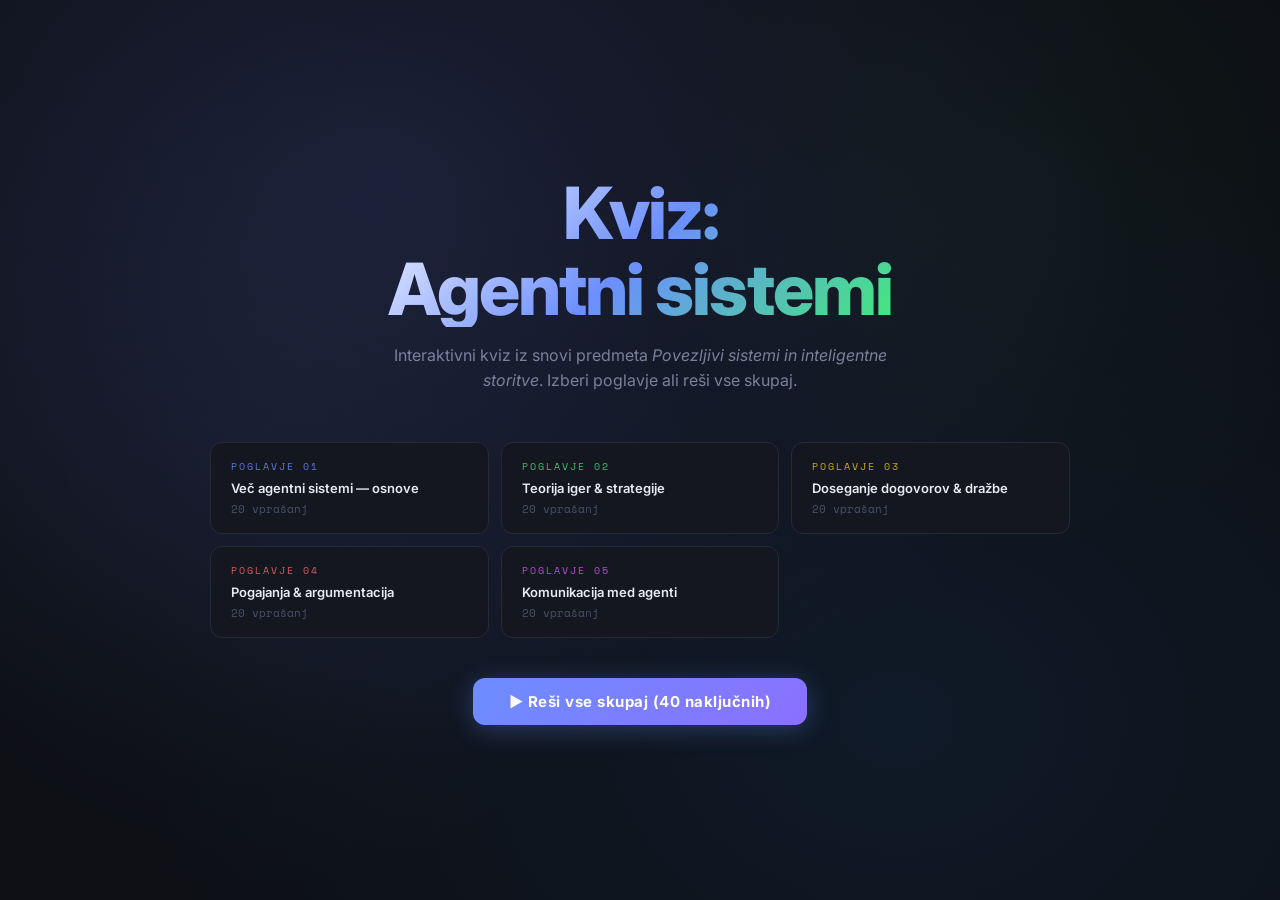
==== kviz_agentni_sistemi.html @ 3f91ba14 "init" ====
<!DOCTYPE html>
<html lang="sl">
<head>
<meta charset="UTF-8">
<meta name="viewport" content="width=device-width, initial-scale=1.0">
<title>Kviz — Agentni sistemi</title>
<link href="https://fonts.googleapis.com/css2?family=Space+Mono:wght@400;700&family=Inter:wght@400;500;600;800&display=swap" rel="stylesheet">
<style>
  :root {
    --bg: #0d0f14;
    --surface: #141720;
    --surface2: #1c2030;
    --border: #252a3a;
    --accent: #6c8eff;
    --accent2: #ff6b6b;
    --accent3: #43e97b;
    --accent4: #f9ca24;
    --text: #e8eaf0;
    --text-dim: #7a8099;
    --text-muted: #4a5068;
    --correct: #1a3a28;
    --correct-border: #43e97b;
    --wrong: #3a1a1a;
    --wrong-border: #ff6b6b;
    --radius: 12px;
  }

  *, *::before, *::after { box-sizing: border-box; margin: 0; padding: 0; }

  body {
    background: var(--bg);
    color: var(--text);
    font-family: 'Inter', sans-serif;
    min-height: 100vh;
    padding: 0;
  }

  /* ── SPLASH ─────────────────────────────────── */
  #splash {
    min-height: 100vh;
    display: flex;
    flex-direction: column;
    align-items: center;
    justify-content: center;
    text-align: center;
    padding: 40px 20px;
    background: radial-gradient(ellipse at 30% 20%, #1a1f35 0%, transparent 60%),
                radial-gradient(ellipse at 70% 80%, #0f1a28 0%, transparent 60%),
                var(--bg);
    position: relative;
    overflow: hidden;
  }
  #splash::before {
    content: '';
    position: absolute;
    inset: 0;
    background-image:
      radial-gradient(circle at 20% 50%, rgba(108,142,255,0.06) 0%, transparent 40%),
      radial-gradient(circle at 80% 20%, rgba(67,233,123,0.04) 0%, transparent 30%);
    pointer-events: none;
  }
  .splash-tag {
    font-family: 'Space Mono', monospace;
    font-size: 11px;
    letter-spacing: 3px;
    text-transform: uppercase;
    color: var(--accent);
    opacity: 0.8;
    margin-bottom: 24px;
  }
  .splash-title {
    font-size: clamp(36px, 6vw, 72px);
    font-weight: 800;
    line-height: 1.05;
    letter-spacing: -2px;
    margin-bottom: 16px;
    background: linear-gradient(135deg, #fff 0%, #6c8eff 50%, #43e97b 100%);
    -webkit-background-clip: text;
    -webkit-text-fill-color: transparent;
    background-clip: text;
  }
  .splash-sub {
    font-size: 16px;
    color: var(--text-dim);
    max-width: 500px;
    line-height: 1.6;
    margin-bottom: 48px;
  }
  .chapter-grid {
    display: grid;
    grid-template-columns: repeat(auto-fit, minmax(220px, 1fr));
    gap: 12px;
    max-width: 860px;
    width: 100%;
    margin-bottom: 40px;
  }
  .ch-card {
    background: var(--surface);
    border: 1px solid var(--border);
    border-radius: var(--radius);
    padding: 16px 20px;
    cursor: pointer;
    transition: all 0.2s;
    text-align: left;
    position: relative;
    overflow: hidden;
  }
  .ch-card::before {
    content: '';
    position: absolute;
    top: 0; left: 0; right: 0;
    height: 2px;
    background: var(--card-accent, var(--accent));
    opacity: 0;
    transition: opacity 0.2s;
  }
  .ch-card:hover { border-color: var(--card-accent, var(--accent)); transform: translateY(-2px); }
  .ch-card:hover::before { opacity: 1; }
  .ch-card .ch-num {
    font-family: 'Space Mono', monospace;
    font-size: 10px;
    color: var(--card-accent, var(--accent));
    letter-spacing: 2px;
    margin-bottom: 6px;
    opacity: 0.8;
  }
  .ch-card .ch-name { font-size: 13px; font-weight: 600; color: var(--text); line-height: 1.3; }
  .ch-card .ch-count { font-size: 11px; color: var(--text-muted); margin-top: 4px; font-family: 'Space Mono', monospace; }
  .btn-all {
    background: linear-gradient(135deg, var(--accent), #8b6fff);
    color: #fff;
    border: none;
    border-radius: var(--radius);
    padding: 14px 36px;
    font-family: 'Inter', sans-serif;
    font-size: 15px;
    font-weight: 700;
    cursor: pointer;
    letter-spacing: 0.5px;
    transition: all 0.2s;
    box-shadow: 0 4px 24px rgba(108,142,255,0.3);
  }
  .btn-all:hover { transform: translateY(-2px); box-shadow: 0 8px 32px rgba(108,142,255,0.4); }

  /* ── QUIZ ────────────────────────────────────── */
  #quiz { display: none; min-height: 100vh; }

  .quiz-header {
    background: var(--surface);
    border-bottom: 1px solid var(--border);
    padding: 16px 32px;
    display: flex;
    align-items: center;
    gap: 20px;
    position: sticky;
    top: 0;
    z-index: 10;
  }
  .back-btn {
    background: none;
    border: 1px solid var(--border);
    color: var(--text-dim);
    padding: 6px 14px;
    border-radius: 8px;
    font-family: 'Space Mono', monospace;
    font-size: 11px;
    cursor: pointer;
    letter-spacing: 1px;
    transition: all 0.2s;
  }
  .back-btn:hover { border-color: var(--accent); color: var(--accent); }
  .quiz-title-bar { flex: 1; }
  .quiz-chapter-name { font-size: 14px; font-weight: 600; color: var(--text); }
  .quiz-progress-text { font-family: 'Space Mono', monospace; font-size: 11px; color: var(--text-muted); }
  .progress-bar-wrap { width: 160px; height: 4px; background: var(--border); border-radius: 4px; overflow: hidden; }
  .progress-bar-fill { height: 100%; background: linear-gradient(90deg, var(--accent), #8b6fff); border-radius: 4px; transition: width 0.4s; }
  .score-display {
    font-family: 'Space Mono', monospace;
    font-size: 12px;
    color: var(--accent3);
    white-space: nowrap;
  }

  .quiz-body { max-width: 1200px; margin: 0 auto; padding: 40px 24px; }

  .q-block {
    background: var(--surface);
    border: 1px solid var(--border);
    border-radius: 16px;
    padding: 32px;
    margin: 0 auto 24px;
    max-width: 660px;
    transition: max-width 0.5s cubic-bezier(0.22, 1, 0.36, 1);
    animation: slideInLeft 0.4s cubic-bezier(0.22, 1, 0.36, 1) both;
  }
  .q-block.answered {
    max-width: 1200px;
  }
  @keyframes fadeIn    { from { opacity: 0; transform: translateY(12px); } to { opacity: 1; transform: translateY(0); } }
  @keyframes slideInLeft { from { opacity: 0; transform: translateX(-28px); } to { opacity: 1; transform: translateX(0); } }

  .q-meta {
    display: flex;
    align-items: center;
    gap: 10px;
    margin-bottom: 18px;
  }
  .q-number {
    font-family: 'Space Mono', monospace;
    font-size: 10px;
    color: var(--accent);
    background: rgba(108,142,255,0.1);
    border: 1px solid rgba(108,142,255,0.25);
    padding: 3px 10px;
    border-radius: 20px;
    letter-spacing: 1px;
  }
  .q-status { width: 8px; height: 8px; border-radius: 50%; background: var(--text-muted); flex-shrink: 0; }
  .q-status.correct { background: var(--accent3); box-shadow: 0 0 8px rgba(67,233,123,0.5); }
  .q-status.wrong { background: var(--accent2); box-shadow: 0 0 8px rgba(255,107,107,0.5); }

  .q-text {
    font-size: 17px;
    font-weight: 600;
    line-height: 1.55;
    margin-bottom: 24px;
    color: var(--text);
  }

  .options { display: flex; flex-direction: column; gap: 10px; }

  .opt-btn {
    background: var(--surface2);
    border: 1px solid var(--border);
    border-radius: 10px;
    padding: 14px 18px;
    text-align: left;
    cursor: pointer;
    font-family: 'Inter', sans-serif;
    font-size: 14px;
    color: var(--text);
    transition: all 0.18s;
    display: flex;
    align-items: flex-start;
    gap: 12px;
    line-height: 1.45;
  }
  .opt-btn:hover:not(:disabled) { border-color: var(--accent); background: rgba(108,142,255,0.06); }
  .opt-btn .opt-label {
    font-family: 'Space Mono', monospace;
    font-size: 11px;
    color: var(--text-muted);
    flex-shrink: 0;
    margin-top: 2px;
    width: 18px;
  }
  .opt-btn.correct-choice {
    background: var(--correct);
    border-color: var(--correct-border);
    color: #e0ffe8;
  }
  .opt-btn.correct-choice .opt-label { color: var(--correct-border); }
  .opt-btn.wrong-choice {
    background: var(--wrong);
    border-color: var(--wrong-border);
    color: #ffe0e0;
  }
  .opt-btn.wrong-choice .opt-label { color: var(--accent2); }
  .opt-btn.reveal-correct {
    background: rgba(67,233,123,0.06);
    border-color: rgba(67,233,123,0.4);
  }
  .opt-btn:disabled { cursor: default; }

  .explanation {
    margin-top: 20px;
    padding: 16px 20px;
    border-radius: 10px;
    font-size: 13.5px;
    line-height: 1.65;
    display: none;
    animation: fadeIn 0.25s ease;
  }
  .explanation.correct-exp {
    background: rgba(67,233,123,0.07);
    border-left: 3px solid var(--accent3);
    color: #b0e8c0;
  }
  .explanation.wrong-exp {
    background: rgba(255,107,107,0.07);
    border-left: 3px solid var(--accent2);
    color: #f0c0c0;
  }
  .explanation strong { color: var(--text); }

  /* ── RESULTS ────────────────────────────────── */
  #results {
    display: none;
    min-height: 100vh;
    align-items: center;
    justify-content: center;
    padding: 40px 20px;
    text-align: center;
    flex-direction: column;
  }
  .result-ring {
    width: 160px;
    height: 160px;
    border-radius: 50%;
    background: conic-gradient(var(--accent) 0deg, var(--accent) var(--ring-deg, 0deg), var(--border) var(--ring-deg, 0deg));
    display: flex;
    align-items: center;
    justify-content: center;
    margin: 0 auto 32px;
    position: relative;
  }
  .result-ring::after {
    content: '';
    position: absolute;
    width: 128px;
    height: 128px;
    border-radius: 50%;
    background: var(--bg);
  }
  .result-pct {
    position: relative;
    z-index: 1;
    font-size: 36px;
    font-weight: 800;
    color: var(--text);
  }
  .result-title { font-size: 28px; font-weight: 800; margin-bottom: 8px; }
  .result-sub { color: var(--text-dim); font-size: 15px; margin-bottom: 40px; }
  .result-btns { display: flex; gap: 12px; flex-wrap: wrap; justify-content: center; }
  .btn-retry, .btn-home {
    padding: 12px 28px;
    border-radius: 10px;
    font-family: 'Inter', sans-serif;
    font-size: 14px;
    font-weight: 700;
    cursor: pointer;
    transition: all 0.2s;
  }
  .btn-retry {
    background: var(--accent);
    color: #fff;
    border: none;
    box-shadow: 0 4px 20px rgba(108,142,255,0.35);
  }
  .btn-retry:hover { transform: translateY(-2px); box-shadow: 0 8px 28px rgba(108,142,255,0.45); }
  .btn-home {
    background: none;
    border: 1px solid var(--border);
    color: var(--text-dim);
  }
  .btn-home:hover { border-color: var(--accent); color: var(--accent); }

  @media (max-width: 700px) {
    .quiz-header { padding: 12px 16px; gap: 12px; }
    .progress-bar-wrap { width: 80px; }
    .quiz-body { padding: 24px 16px; }
    .q-block { padding: 20px; }
    .q-text { font-size: 15px; }
    /* mobile: stack vertically, revert split */
    .q-inner { flex-direction: column; overflow: visible; }
    .q-left  { flex: 0 0 100% !important; max-width: 100% !important; }
    .q-right {
      flex: 0 0 auto !important;
      opacity: 1 !important;
      transform: none !important;
      padding-left: 0 !important;
      border-left: none !important;
      overflow: visible !important;
      transition: none !important;
    }
    /* on mobile, use slide-down reveal via .visible class */
    .q-right .all-explanations { display: none; margin-top: 16px; }
    .q-right .all-explanations.visible { display: flex; }
    .q-right .opt-explanation { animation: slideDown 0.3s ease both; }
    .q-right .opt-explanation:nth-child(1) { animation-delay: 0.04s; }
    .q-right .opt-explanation:nth-child(2) { animation-delay: 0.09s; }
    .q-right .opt-explanation:nth-child(3) { animation-delay: 0.14s; }
    .q-right .opt-explanation:nth-child(4) { animation-delay: 0.19s; }
  }

  /* ── SPLIT LAYOUT ───────────────────────────── */
  .q-inner {
    display: flex;
    align-items: flex-start;
    overflow: hidden;
  }
  /* q-left: fixed comfortable width — never shrinks */
  .q-left {
    flex: 0 0 580px;
    max-width: 100%;
    min-width: 0;
    transform: translateX(0);
    transition: transform 0.45s cubic-bezier(0.22, 1, 0.36, 1);
  }
  .q-block.answered .q-left {
    /* slight leftward pull as the right panel opens */
    animation: nudgeLeft 0.45s cubic-bezier(0.22, 1, 0.36, 1) both;
  }
  @keyframes nudgeLeft {
    0%   { transform: translateX(0); }
    35%  { transform: translateX(-10px); }
    100% { transform: translateX(0); }
  }
  /* q-right: expands from 0 to full remaining space */
  .q-right {
    flex: 0 0 0px;
    min-width: 0;
    overflow: hidden;
    opacity: 0;
    transform: translateX(28px);
    padding-left: 0;
    transition:
      flex-basis 0.48s cubic-bezier(0.22, 1, 0.36, 1),
      opacity 0.35s ease 0.2s,
      transform 0.45s cubic-bezier(0.22, 1, 0.36, 1) 0.05s,
      padding-left 0.48s cubic-bezier(0.22, 1, 0.36, 1),
      border-color 0.3s ease 0.35s;
    border-left: 1px solid transparent;
  }
  .q-block.answered .q-right {
    flex: 1 0 360px;   /* grows to fill all space left of q-left */
    opacity: 1;
    transform: translateX(0);
    padding-left: 28px;
    border-left-color: var(--border);
  }
  /* right panel: always show explanations (parent controls visibility) */
  .q-right .all-explanations {
    display: flex;
    flex-direction: column;
    gap: 8px;
    margin-top: 0;
  }
  /* right panel items: fade in (no Y slide — the panel itself does the movement) */
  .q-right .opt-explanation { animation: fadeInSimple 0.25s ease both; }
  .q-right .opt-explanation:nth-child(1) { animation-delay: 0.30s; }
  .q-right .opt-explanation:nth-child(2) { animation-delay: 0.37s; }
  .q-right .opt-explanation:nth-child(3) { animation-delay: 0.44s; }
  .q-right .opt-explanation:nth-child(4) { animation-delay: 0.51s; }
  @keyframes fadeInSimple { from { opacity: 0; } to { opacity: 1; } }

  /* ── ALL-OPTION EXPLANATIONS ─────────────────── */
  @keyframes slideDown {
    from { opacity: 0; transform: translateY(-6px); }
    to   { opacity: 1; transform: translateY(0); }
  }
  .all-explanations {
    margin-top: 20px;
    display: none;
    flex-direction: column;
    gap: 8px;
  }
  .all-explanations.visible { display: flex; }
  .opt-explanation {
    border-radius: 8px;
    padding: 11px 14px;
    font-size: 13px;
    line-height: 1.55;
    display: flex;
    gap: 10px;
    align-items: flex-start;
    animation: slideDown 0.3s ease both;
  }
  .opt-explanation:nth-child(1) { animation-delay: 0.04s; }
  .opt-explanation:nth-child(2) { animation-delay: 0.09s; }
  .opt-explanation:nth-child(3) { animation-delay: 0.14s; }
  .opt-explanation:nth-child(4) { animation-delay: 0.19s; }
  .opt-explanation.correct-opt {
    background: rgba(67,233,123,0.08);
    border-left: 3px solid var(--accent3);
  }
  .opt-explanation.wrong-opt {
    background: rgba(255,107,107,0.05);
    border-left: 3px solid rgba(255,107,107,0.3);
  }
  .opt-explanation.wrong-opt.chosen {
    background: rgba(255,107,107,0.11);
    border-left-color: var(--accent2);
  }
  .opt-exp-label {
    font-family: 'Space Mono', monospace;
    font-size: 10px;
    font-weight: 700;
    flex-shrink: 0;
    margin-top: 2px;
    width: 14px;
  }
  .correct-opt .opt-exp-label { color: var(--accent3); }
  .wrong-opt .opt-exp-label { color: var(--accent2); opacity: 0.55; }
  .wrong-opt.chosen .opt-exp-label { opacity: 1; }
  .opt-exp-content { flex: 1; }
  .opt-exp-verdict {
    font-family: 'Space Mono', monospace;
    font-size: 10px;
    font-weight: 700;
    letter-spacing: 0.4px;
    margin-bottom: 3px;
  }
  .correct-opt .opt-exp-verdict { color: var(--accent3); }
  .wrong-opt .opt-exp-verdict { color: rgba(255,107,107,0.6); }
  .wrong-opt.chosen .opt-exp-verdict { color: var(--accent2); }
  .opt-exp-reason { font-size: 12.5px; line-height: 1.55; }
  .correct-opt .opt-exp-reason { color: #a8e0b8; }
  .wrong-opt .opt-exp-reason { color: #b09090; }
  .wrong-opt.chosen .opt-exp-reason { color: #e0b0b0; }

  /* ── INFO BUTTON ─────────────────────────────── */
  .info-btn {
    background: none;
    border: 1px solid var(--border);
    color: var(--text-muted);
    padding: 3px 9px;
    border-radius: 20px;
    font-family: 'Space Mono', monospace;
    font-size: 10px;
    cursor: pointer;
    transition: all 0.15s;
    letter-spacing: 0.5px;
    display: none;
    align-items: center;
    gap: 4px;
  }
  .info-btn.visible { display: inline-flex; }
  .info-btn:hover { border-color: var(--accent); color: var(--accent); }

  /* ── PDF MODAL ───────────────────────────────── */
  .pdf-modal {
    display: none;
    position: fixed;
    inset: 0;
    background: rgba(0,0,0,0.72);
    z-index: 100;
    align-items: center;
    justify-content: center;
    backdrop-filter: blur(4px);
  }
  .pdf-modal.open { display: flex; }
  .pdf-modal-inner {
    background: var(--surface);
    border: 1px solid var(--border);
    border-radius: 16px;
    width: min(92vw, 940px);
    height: 82vh;
    display: flex;
    flex-direction: column;
    overflow: hidden;
  }
  .pdf-modal-header {
    display: flex;
    align-items: flex-start;
    justify-content: space-between;
    padding: 14px 20px;
    border-bottom: 1px solid var(--border);
    gap: 12px;
  }
  .pdf-modal-meta {
    font-family: 'Space Mono', monospace;
    font-size: 11px;
    color: var(--text-dim);
    flex: 1;
  }
  .pdf-page-chips {
    display: flex;
    gap: 6px;
    flex-wrap: wrap;
    margin-top: 8px;
  }
  .pdf-page-chip {
    background: rgba(108,142,255,0.1);
    border: 1px solid rgba(108,142,255,0.3);
    color: var(--accent);
    padding: 2px 10px;
    border-radius: 20px;
    font-family: 'Space Mono', monospace;
    font-size: 10px;
    cursor: pointer;
    transition: all 0.15s;
  }
  .pdf-page-chip:hover, .pdf-page-chip.active {
    background: var(--accent);
    color: #fff;
    border-color: var(--accent);
  }
  .pdf-close-btn {
    background: none;
    border: 1px solid var(--border);
    color: var(--text-dim);
    width: 28px;
    height: 28px;
    border-radius: 8px;
    cursor: pointer;
    font-size: 16px;
    display: flex;
    align-items: center;
    justify-content: center;
    transition: all 0.15s;
    flex-shrink: 0;
  }
  .pdf-close-btn:hover { border-color: var(--accent2); color: var(--accent2); }
  .pdf-frame-wrap {
    flex: 1;
    position: relative;
    overflow: hidden;
  }
  .pdf-frame-wrap iframe {
    width: 100%;
    height: 100%;
    border: none;
    display: block;
  }
  .pdf-no-pages {
    display: flex;
    align-items: center;
    justify-content: center;
    height: 100%;
    font-family: 'Space Mono', monospace;
    font-size: 12px;
    color: var(--text-muted);
    text-align: center;
    line-height: 1.8;
  }
</style>
</head>
<body>

<!-- SPLASH -->
<div id="splash">
  <h1 class="splash-title">Kviz:<br>Agentni sistemi</h1>
  <p class="splash-sub">Interaktivni kviz iz snovi predmeta <em>Povezljivi sistemi in inteligentne storitve</em>. Izberi poglavje ali reši vse skupaj.</p>
  <div class="chapter-grid" id="chapterGrid"></div>
  <button class="btn-all" onclick="startQuiz('all')">▶ Reši vse skupaj (40 naključnih)</button>
</div>

<!-- QUIZ -->
<div id="quiz">
  <div class="quiz-header">
    <button class="back-btn" onclick="goHome()">← DOMOV</button>
    <div class="quiz-title-bar">
      <div class="quiz-chapter-name" id="quizChapterName">Kviz</div>
      <div class="quiz-progress-text" id="quizProgressText">Vprašanje 1 / 20</div>
    </div>
    <div class="progress-bar-wrap"><div class="progress-bar-fill" id="progressFill" style="width:0%"></div></div>
    <div class="score-display" id="scoreDisplay">0 / 0</div>
  </div>
  <div class="quiz-body" id="quizBody"></div>
</div>

<!-- RESULTS -->
<div id="results" style="display:none; flex-direction:column; align-items:center; justify-content:center; min-height:100vh; padding:40px 20px; text-align:center;">
  <div class="result-ring" id="resultRing">
    <div class="result-pct" id="resultPct">0%</div>
  </div>
  <h2 class="result-title" id="resultTitle">Rezultat</h2>
  <p class="result-sub" id="resultSub"></p>
  <div class="result-btns">
    <button class="btn-retry" id="retryBtn">↺ Poskusi znova</button>
    <button class="btn-home" onclick="goHome()">⌂ Domov</button>
  </div>
</div>

<!-- PDF MODAL -->
<div id="pdfModal" class="pdf-modal" onclick="closePdfModal()">
  <div class="pdf-modal-inner" onclick="event.stopPropagation()">
    <div class="pdf-modal-header">
      <div class="pdf-modal-meta">
        <span style="color:var(--text-muted)">main.pdf</span>
        <span id="pdfPageLabel" style="color:var(--accent);margin-left:8px"></span>
        <div class="pdf-page-chips" id="pdfPageChips"></div>
      </div>
      <button class="pdf-close-btn" onclick="closePdfModal()">×</button>
    </div>
    <div class="pdf-frame-wrap" id="pdfFrameWrap">
      <iframe id="pdfFrame" src=""></iframe>
    </div>
  </div>
</div>

<script>
const LABELS = ['A','B','C','D'];
const COLORS = ['#6c8eff','#43e97b','#ff6b6b','#f9ca24','#e056fd','#ff9f43'];

const RAW_CHAPTERS = [
{
  id: 'vec-agentni',
  name: 'Več agentni sistemi — osnove',
  color: '#6c8eff',
  questions: [
    {
      q: "Katera trditev o večagentnih sistemih drži?",
      pages: [115],
      opts: [
        ["Sistem enega agenta vedno zadostuje za reševanje kompleksnih problemov.", false, "To ne drži — sistem enega agenta praviloma ne obstaja kot izolirano idealno rešitev; vprašanje je, kako zgraditi družbo agentov."],
        ["V večagentnem sistemu agenti nimajo medsebojnih vplivov.", false, "Agenti drug na drugega vplivajo — npr. dva robota ne moreta skozi vrata hkrati."],
        ["Sistem enega agenta v praksi ne obstaja; graditi moramo družbo agentov.", true, "Točno — osnovna premisa večagentnih sistemov je, da realni scenariji zahtevajo interakcijo več agentov."],
        ["Organizacijska razmerja med agenti so vedno enakopravna.", false, "En agent je lahko šef drugemu, torej hierarhična razmerja obstajajo."]
      ]
    },
    {
      q: "Kaj predstavlja ocenitvena funkcija u_i v formalnem opisu večagentnih sistemov?",
      pages: [116],
      opts: [
        ["Funkcija, ki šteje število agentov v sistemu.", false, "Ocenitvena funkcija ne šteje agentov, temveč vrednoti izide."],
        ["Preslikava iz množice izidov v realna števila, ki pove, kako dober je izid za agenta i.", true, "Točno: u_i : Ω → ℝ podaja numerično vrednost posameznega izida za agenta i."],
        ["Funkcija, ki določa, katero dejanje bo agent izbral.", false, "To bi bila strategija ali politika, ne ocenitvena funkcija."],
        ["Protokol za izmenjavo sporočil med agenti.", false, "Protokol za sporočila je komunikacijski mehanizem, ne ocenitvena funkcija."]
      ]
    },
    {
      q: "Če velja u_i(ω) ≥ u_i(ω'), kako to zapišemo?",
      pages: [116],
      opts: [
        ["ω ≻_i ω'", false, "Stroga prednost (≻) pomeni strogo večjo vrednost, ne le večjo ali enako."],
        ["ω ⪰_i ω'", true, "Simbol ⪰ označuje šibko prednost — agent i ima ω vsaj tako rad kot ω'."],
        ["ω ≺_i ω'", false, "≺ bi pomenilo, da je ω slabši od ω', kar je nasprotno."],
        ["ω = ω'", false, "Enakost bi pomenila enako ocenitveno vrednost, ne splošno relacijo ≥."]
      ]
    },
    {
      q: "Kaj je množica Ω v formalnem opisu večagentnih sistemov?",
      pages: [116],
      opts: [
        ["Množica vseh agentov v sistemu.", false, "Agenti so označeni z Ag, ne Ω."],
        ["Množica možnih dejanj agentov.", false, "Dejanja so v množici Ac, ne Ω."],
        ["Množica izidov ali stanj, ki si jih agenta želita.", true, "Ω = {ω1, ω2, ...} predstavlja izide oz. stanja sveta, ki so predmet interesa agentov."],
        ["Množica komunikacijskih protokolov.", false, "Protokoli niso del formalne definicije Ω."]
      ]
    },
    {
      q: "Funkcija τ : Ac_i × Ac_j → Ω opisuje:",
      pages: [118],
      opts: [
        ["Verjetnostno porazdelitev nagrad.", false, "τ je deterministična preslikava, ne verjetnostna porazdelitev."],
        ["Preslikavo para dejanj obeh agentov v izid okolja.", true, "Točno — τ vrne izid sveta glede na kombinacijo dejanj agenta i in agenta j."],
        ["Ocenitveno funkcijo agenta j.", false, "Ocenitvena funkcija je u_j, ne τ."],
        ["Strategijo agenta i.", false, "Strategija opisuje, katero dejanje agent izbere, ne preslikave dejanj v izide."]
      ]
    },
    {
      q: "V primeru, ko τ(D,D)=ω1, τ(D,C)=ω1, τ(C,D)=ω1, τ(C,C)=ω1, kakšno okolje imamo?",
      pages: [118],
      opts: [
        ["Okolje, ki ga spreminja le agent j.", false, "V takšnem okolju nobeden od agentov ne vpliva na izid."],
        ["Okolje, kjer vsaka kombinacija dejanj vrne enak izid.", true, "Točno — vse štiri kombinacije vrnejo ω1, torej dejanja ne vplivajo na izid."],
        ["Konkurenčno okolje z ničelno vsoto.", false, "Ničelna vsota zahteva antagonistično razmerje, ne enolični izid za vse akcije."],
        ["Okolje, kjer vsaka kombinacija vrne drugačen izid.", false, "To bi bil primer τ(D,D)=ω1, τ(D,C)=ω2 itd."]
      ]
    },
    {
      q: "Kaj pomeni ω ≻_i ω' ?",
      pages: [116],
      opts: [
        ["Agent i je brezbrižen med ω in ω'.", false, "Brezbrižnost bi pomenila enako ocenitveno vrednost."],
        ["Agent i strogo preferira izid ω pred izhodom ω'.", true, "Stroga prednost (≻) pomeni u_i(ω) > u_i(ω')."],
        ["ω in ω' sta enakovredna za agenta i.", false, "Enakovrednost bi zapisali z u_i(ω) = u_i(ω')."],
        ["Agent i preferira ω', ne ω.", false, "Simbol kaže preferenco za ω, ne ω'."]
      ]
    },
    {
      q: "Katera od navedenih situacij prikazuje vpliv agentov?",
      pages: [115],
      opts: [
        ["Agent A izračuna optimalno pot.", false, "Izračun poti brez interakcije z drugim agentom ni primer medsebojnega vpliva."],
        ["Agent A prebere bazo znanja.", false, "Branje baze znanja je notranje delovanje, ne interakcija."],
        ["Dva robota ne moreta skozi vrata hkrati.", true, "To je klasičen primer medsebojnega vpliva — dejanje enega omeji možnosti drugega."],
        ["Agent A posodobi svoja prepričanja.", false, "Posodobitev prepričanj je notranje stanje agenta, ne interakcija."]
      ]
    },
    {
      q: "Kakšen je namen ocenitvene funkcije pri primerjavi izidov?",
      pages: [116],
      opts: [
        ["Poda binarno vrednost (dobro/slabo) za vsak izid.", false, "Ocenitvena funkcija vrne realno število, ne le binarno vrednost."],
        ["Določi zaporedje dejanj za dosego cilja.", false, "To je naloga načrtovalca, ne ocenitvene funkcije."],
        ["Podaja numerično vrednost kakovosti izida za posameznega agenta.", true, "Točno — u_i : Ω → ℝ omogoča primerjanje izidov po numerični vrednosti."],
        ["Meri hitrost izvedbe dejanj agenta.", false, "Hitrost izvedbe ni del ocenitvene funkcije v tej formalizaciji."]
      ]
    },
    {
      q: "Kako je v formalnem opisu označena množica dejanj agenta?",
      pages: [118],
      opts: [
        ["Ω", false, "Ω označuje množico izidov."],
        ["Ag", false, "Ag označuje množico agentov."],
        ["Ac", true, "Ac = {C − sodelovati, D − nasprotovati} je standardna oznaka za množico dejanj."],
        ["τ", false, "τ je funkcija okolja, ne množica dejanj."]
      ]
    },
    {
      q: "Katera trditev drži pri primeru agenta i z 4 milijoni in agenta j z 1 evrom, kjer vsak zasluži milijon?",
      pages: [117],
      opts: [
        ["Oba agenta imata enako korist, ker je zaslužek enak.", false, "Enaka absolutna vsota ne pomeni enake koristnosti — to je ključna poanta primera."],
        ["Dodatni milijon evrov prinese večjo marginalno korist tistemu, ki ima manj.", true, "Zaradi padajoče mejne koristnosti (kar je ekonomski princip) je milijon evrov več vreden za j."],
        ["Agent j ima večjo korist, ker ima manj denarja in torej potrebuje več.", false, "Formalizacija temelji na funkciji koristnosti, ne na 'potrebi'."],
        ["Ocenitvena funkcija v tem primeru ne more ločiti med agentoma.", false, "Prav to pokazuje primer — ocenitvena funkcija mora upoštevati kontekst."]
      ]
    },
    {
      q: "V večagentnem sistemu, kaj razumemo pod 'organizacijskimi razmerji med agenti'?",
      pages: [115],
      opts: [
        ["Algoritmično zapletenost agentnih protokolov.", false, "Organizacijska razmerja se nanašajo na socialno strukturo, ne algoritmično zapletenost."],
        ["Hierarhična in socialna razmerja, npr. da je en agent šef drugemu.", true, "Točno — en agent je lahko nadrejen drugemu, kar vpliva na koordinacijo."],
        ["Način shranjevanja znanja posameznih agentov.", false, "To se nanaša na interno reprezentacijo, ne organizacijska razmerja."],
        ["Komunikacijski protokoli med agenti.", false, "Protokoli so del komunikacije, ne organizacijska razmerja."]
      ]
    },
    {
      q: "Katera kombinacija dejanj v funkciji τ pomeni, da okolje vzdržuje agent j?",
      pages: [118, 119],
      opts: [
        ["τ(D,D)=ω1, τ(D,C)=ω2, τ(C,D)=ω3, τ(C,C)=ω4", false, "Tukaj vsaka kombinacija vrne drugačen izid — okolje ni nujno odvisno od j."],
        ["τ(D,D)=ω1, τ(D,C)=ω1, τ(C,D)=ω1, τ(C,C)=ω1", false, "Tukaj okolje ni odvisno od ničesar — vsi izidi so enaki."],
        ["τ(D,D)=ω1, τ(D,C)=ω2, τ(C,D)=ω1, τ(C,C)=ω2", true, "Točno — izid se razlikuje le glede na dejanje agenta j (C ali D), ne agenta i."],
        ["τ(D,D)=ω2, τ(D,C)=ω2, τ(C,D)=ω1, τ(C,C)=ω1", false, "V tem primeru je izid odvisen le od dejanja agenta i."]
      ]
    },
    {
      q: "Katera izjava o večagentnih sistemih je napačna?",
      pages: [115, 116],
      opts: [
        ["Agenti imajo vsak svojo predstavitev stanja sveta.", false, "Ta trditev drži."],
        ["Agenti imajo vsak svoje cilje/želje.", false, "Ta trditev drži."],
        ["Vsak agent vedno pozna cilje in ocenitvene funkcije vseh ostalih agentov.", true, "Napačno — v splošnem agenti nimajo popolnega vpogleda v cilje in funkcije koristnosti ostalih."],
        ["Interakcije med agenti je treba formalno opisati.", false, "Ta trditev drži."]
      ]
    },
    {
      q: "Katero dejanje v primeru z akcijama C in D označuje 'nasprotovanje'?",
      pages: [118],
      opts: [
        ["C", false, "C pomeni sodelovanje (cooperate)."],
        ["D", true, "D pomeni nasprotovanje oz. defection v angleščini."],
        ["Oba, odvisno od konteksta.", false, "Oznaka je fiksna: D = nasprotovati, C = sodelovati."],
        ["Nobeno — 'nasprotovanje' ni formalno definirana akcija.", false, "D je eksplicitno definiran kot 'nasprotovati'."]
      ]
    },
    {
      q: "Zakaj je razumevanje tipov interakcij med agenti ključno?",
      pages: [115],
      opts: [
        ["Ker zmanjša računsko zahtevnost agentov.", false, "Tip interakcij ne zmanjša neposredno računske zahtevnosti."],
        ["Ker omogoča pravilno modeliranje in predvidevanje vedenja sistema.", true, "Razumevanje interakcij je osnova za načrtovanje protokolov in strategij."],
        ["Ker poenostavi shranjevanje baze znanja.", false, "Razumevanje interakcij ni neposredno povezano s shranjevanjem znanja."],
        ["Ker odpravlja potrebo po komunikaciji med agenti.", false, "Razumevanje interakcij ne odpravlja komunikacije."]
      ]
    },
    {
      q: "Katera oznaka v formalni definiciji predstavlja množico agentov?",
      pages: [116],
      opts: [
        ["Ω", false, "Ω je množica izidov."],
        ["τ", false, "τ je funkcija okolja."],
        ["Ag", true, "Ag ∈ {i, j} je standardna oznaka za množico agentov."],
        ["Ac", false, "Ac je množica dejanj."]
      ]
    },
    {
      q: "Kaj velja za primer, ko u_i(C,C) ≥ u_i(C,D) ≥ u_i(D,C) ≥ u_i(D,D)?",
      pages: [119],
      opts: [
        ["Agent i stremi k nasprotovanju.", false, "Relacija kaže, da je C,C najboljše za i, torej agent stremi k sodelovanju."],
        ["Agent i stremi k sodelovanju.", true, "Hierarhija vrednosti kaže, da agent i preferira sodelovanje (C) ne glede na dejanje j."],
        ["Dejanje agenta j ne vpliva na strategijo agenta i.", false, "Dejanje j vpliva na izid, a agent i vseeno preferira C."],
        ["Agenta sta v strogo konkurenčnem razmerju.", false, "Strogo konkurenčno razmerje bi pomenilo nasprotne preference."]
      ]
    },
    {
      q: "V primeru u_i(C,C)=4 in u_i(D,D)=1, kateri izid je boljši za agenta i?",
      pages: [119, 120],
      opts: [
        ["(D,D), ker je bolj stabilen.", false, "Stabilnost ni merilo; boljši je izid z večjo ocenitveno vrednostjo."],
        ["(C,C), ker ima višjo ocenitveno vrednost.", true, "u_i(C,C)=4 > u_i(D,D)=1, torej je (C,C) boljši za agenta i."],
        ["Oba sta enakovredna.", false, "4 ≠ 1, torej nista enakovredna."],
        ["Odvisno od strategije agenta j.", false, "Ocenitvena vrednost je fiksna za par dejanj."]
      ]
    },
    {
      q: "Katera trditev pravilno opisuje formalni okvir za dva agenta?",
      pages: [116, 118],
      opts: [
        ["Agenta si delita enako ocenitveno funkcijo.", false, "Vsak agent ima svojo ocenitveno funkcijo u_i in u_j."],
        ["Izid sveta je odvisen le od dejanj agenta i.", false, "Izid je odvisen od kombinacije dejanj obeh agentov: τ(Ac_i × Ac_j)."],
        ["Agenta imata svoji ocenitveni funkciji in izid je funkcija kombinacije njunih dejanj.", true, "Točno — u_i, u_j sta ločeni, τ pa slika par dejanj v izid."],
        ["Agent i vedno pozna vrednost u_j.", false, "V splošnem agenti ne poznajo ocenitvenih funkcij ostalih."]
      ]
    }
  ]
},
{
  id: 'teorija-iger',
  name: 'Teorija iger & strategije',
  color: '#43e97b',
  questions: [
    {
      q: "Kdaj strategija s1 strogo dominira strategijo s2 za agenta i?",
      pages: [121],
      opts: [
        ["Ko s1 daje enako ali večjo korist kot s2 v vseh izidih.", false, "To bi bila šibka dominanca, ne stroga."],
        ["Ko s1 daje strogo večjo korist od s2 v vseh možnih izidih.", true, "Stroga dominanca pomeni, da je s1 vedno boljša, ne le enako dobra."],
        ["Ko s1 daje večjo korist le v nekaterih izidih.", false, "To ni dovolj za dominanco — pogoj mora veljati za vse izide."],
        ["Ko s1 vodi do Nashovega ravnovesja.", false, "Nashovo ravnovesje in dominanca sta ločena koncepta."]
      ]
    },
    {
      q: "Kaj je Nashovo ravnovesje?",
      pages: [123],
      opts: [
        ["Strategija, ki maksimizira skupno korist vseh agentov.", false, "To bi bila Pareto optimalna rešitev, ne Nashovo ravnovesje."],
        ["Par strategij, od katerih noben agent nima vzpodbude za enostransko spremembo.", true, "Točno — Nashovo ravnovesje je vzajemno najboljši odziv: nobeden ne more izboljšati izida s spremembo le svojega dejanja."],
        ["Strategija, ki vedno zagotovi enake nagrade za oba agenta.", false, "Nashovo ravnovesje ne zahteva enakopravne porazdelitve nagrad."],
        ["Edina možna rešitev vsakega scenarija interakcije.", false, "Nekateri scenariji nimajo Nashovega ravnovesja, nekateri jih imajo več."]
      ]
    },
    {
      q: "Kaj je strogo konkurenčni scenarij?",
      pages: [126],
      opts: [
        ["Scenarij, kjer oba agenta maksimizirata skupno korist.", false, "To bi bila kooperativna igra."],
        ["Scenarij, kjer en agent izboljša izid le na račun izida drugega.", true, "Formalno: ω ≻_i ω' natanko takrat, ko ω' ≻_j ω."],
        ["Scenarij z ničelno vsoto nagrad.", false, "Ničelna vsota je posebni primer strogo konkurenčnega scenarija, ne sinonim."],
        ["Scenarij, kjer imata oba agenta enake ocenitvene funkcije.", false, "Enaki ocenitveni funkciji bi pomenili kooperativno, ne konkurenčno razmerje."]
      ]
    },
    {
      q: "Katera igra predstavlja primer interakcije z ničelno vsoto?",
      pages: [127],
      opts: [
        ["Zapornikova dilema", false, "Zapornikova dilema ni igra z ničelno vsoto — skupna korist se razlikuje po izidih."],
        ["Lov na jelene", false, "Lov na jelene ima dve Nashovi ravnovesji in ni igra z ničelno vsoto."],
        ["Šah", true, "Šah je klasični primer: kar zmaga eden, izgubi drugi (1, -1 ali 0)."],
        ["Igra piščanca", false, "Igra piščanca ima asimetrična Nashova ravnovesja in ni čista ničelna vsota."]
      ]
    },
    {
      q: "V zapornikovi dilemi, katera je dominantna strategija za vsakega zapornika?",
      pages: [129],
      opts: [
        ["Sodelovati (C)", false, "Čeprav bi skupni izid pri (C,C) bil boljši, posamičen racionalnost vodi k D."],
        ["Nasprotovati (D)", true, "D je dominantna strategija: ne glede na dejanje nasprotnika je D vedno boljša ali enaka."],
        ["Naključna mešanica C in D", false, "Mešana strategija ni potrebna, ker obstaja čista dominantna strategija."],
        ["Odvisno od tega, kaj naredi drugi zapornik.", false, "Prav to je posebnost dileme — D dominira ne glede na nasprotnikovo dejanje."]
      ]
    },
    {
      q: "Kakšen je edini par strategij Nashovega ravnovesja v zapornikovi dilemi?",
      pages: [129, 130],
      opts: [
        ["(C, C)", false, "(C,C) je Pareto optimalen, ampak ni Nashovo ravnovesje — vsak ima vzpodbudo, da enostransko preide na D."],
        ["(D, C)", false, "(D,C) ni ravnovesje — agent C bi imel vzpodbudo preiti na D."],
        ["(D, D)", true, "Edino Nashovo ravnovesje je (D,D), čeprav ni Pareto optimalno."],
        ["(C, D)", false, "(C,D) ni ravnovesje — agent C bi imel vzpodbudo preiti na D."]
      ]
    },
    {
      q: "Katera trditev pravilno opisuje iterativno zapornikovo dilemo?",
      pages: [130],
      opts: [
        ["Dominantna strategija ostane D za vsako število ponovitev.", false, "V iterativni igri je strategija manj jasna, ker lahko nasprotnik kaznuje nesodelovaje."],
        ["Z iteracijo postane jasno, da je TIT-FOR-TAT vedno optimalna strategija.", false, "TIT-FOR-TAT je dobra strategija, a ni garantirano optimalna v vseh kontekstih."],
        ["Z večim ponovitvami nastane možnost, da nesodelovaje kaznuje nasprotnik, kar ustvari vzpodbudo za sodelovanje.", true, "Točno — zagrožena kaznovanje z nesodelovanjem v prihodnosti daje vzpodbudo za trenutno sodelovanje."],
        ["Iterativna igra ima vedno enako Nashovo ravnovesje kot enkratna.", false, "Iterativna igra ima drugačno dinamiko in pogosto drugačna ravnovesja."]
      ]
    },
    {
      q: "Katera strategija v Axelrodovem turnirju v prvi iteraciji vedno nasprotuje?",
      pages: [131],
      opts: [
        ["TIT-FOR-TAT", false, "TIT-FOR-TAT v prvi iteraciji sodeluje."],
        ["TESTER", false, "TESTER v prvi iteraciji preizkuša nasprotnika z nesodelovanjem — ampak to je ena od strategij."],
        ["ALL-D", true, "ALL-D vedno izbere strategijo nesodelovaje (D) v vsaki iteraciji, vključno s prvo."],
        ["JOSS", false, "JOSS je variacija TIT-FOR-TAT z 10 % verjetnostjo nesodelovaje."]
      ]
    },
    {
      q: "Katera je ključna razlika med igro piščanca in zapornikovo dilemo?",
      pages: [133],
      opts: [
        ["Igra piščanca nima Nashovega ravnovesja.", false, "Igra piščanca ima dve Nashovi ravnovesji (asimetrični)."],
        ["V igri piščanca ni dominantnih strategij — gre za koordinacijo in tveganje.", true, "Točno — igra piščanca je problem koordinacije brez čiste dominantne strategije."],
        ["V igri piščanca vedno zmagata oba.", false, "Eden 'zmaga' z vožnjo naprej, drugi se mora umakniti."],
        ["Igra piščanca je vedno igra z ničelno vsoto.", false, "Izplačila so asimetrična, niso nujno z ničelno vsoto."]
      ]
    },
    {
      q: "Kaj je 'prekletstvo zmagovalca' v teoriji dražb?",
      pages: [143],
      opts: [
        ["Zmagovalec plača preveč in ne dobi nič v zameno.", false, "Zmagovalec dobi blago, a tveganje je, da ga preceni."],
        ["Zmagovalec je pridobil blago, a morda po ceni, ki presega njegovo dejansko vrednost.", true, "Točno — ker je zmagovalec tisti z najvišjo oceno, verjetno precenjuje vrednost."],
        ["Zmagovalec je vedno nezadovoljen z nakupom.", false, "Nezadovoljstvo ni nujno, a obstaja tveganje precenitve."],
        ["Zmagovalec mora plačati kazen za zmago.", false, "Ni formalne kazni, le tveganje precenitve."]
      ]
    },
    {
      q: "Kaj je šibko dominantna strategija?",
      pages: [122],
      opts: [
        ["Strategija, ki daje vedno strogo večjo korist od alternative.", false, "To bi bila strogo dominantna strategija."],
        ["Strategija, ki daje vsaj enako dobro korist v vseh izidih kot alternativa.", true, "Šibka dominanca: s1 ⪰ s2 pomeni, da je s1 vedno vsaj enako dobra kot s2."],
        ["Strategija, ki je optimalna le v nekaterih scenarijih.", false, "Šibka dominanca zahteva pogoj za vse scenarije."],
        ["Strategija, ki jo vsi agenti zavrnejo.", false, "Ravno nasprotno — šibko dominirane strategije se zavrnejo v iterativni eliminaciji."]
      ]
    },
    {
      q: "V lovu na jelene, kateri izid ima vrednost (10,10)?",
      pages: [132],
      opts: [
        ["Oba nasprotujeta (D,D)", true, "V primeru lova na jelene je (D,D) = (10,10) — obojestransko nesodelovanje, ki je boljše kot asimetrija."],
        ["Oba sodelujeta (C,C)", false, "(C,C) ima vrednost (5,5) — manj kot (D,D) v tem primeru."],
        ["i sodeluje, j nasprotuje (C,D)", false, "(C,D) ima vrednost (1,8)."],
        ["i nasprotuje, j sodeluje (D,C)", false, "(D,C) ima vrednost (8,1)."]
      ]
    },
    {
      q: "Kateri par strategij v igri piščanca je Nashovo ravnovesje?",
      pages: [133],
      opts: [
        ["(D,D) — oba vztrajata", false, "(D,D) = (0,0) — oba se odpeljeta v smrt; nihče bi ne izbral tega, ker bi D ob nasprotnikovem D rad zamenjal na C."],
        ["(C,C) — oba se umakneta", false, "(C,C) = (2,2) — ni ravnovesje, ker bi eden rad vztrajal, ko se drugi umakne."],
        ["(D,C) in (C,D) — asimetrični ravnovesji", true, "Točno — če eden vztraja (D), se drugemu splača umakniti (C), in obratno."],
        ["Igra piščanca nima Nashovega ravnovesja.", false, "Igra piščanca ima dve asimetrični Nashovi ravnovesji."]
      ]
    },
    {
      q: "Katera trditev o Nashovem ravnovesju je napačna?",
      pages: [123],
      opts: [
        ["Nashovo ravnovesje zaklene agente v par strategij.", false, "Ta trditev drži."],
        ["Vsak scenarij interakcije ima natanko eno Nashovo ravnovesje.", true, "Napačno — nekateri scenariji nimajo ravnovesja, nekateri jih imajo več."],
        ["Noben agent nima spodbude za enostransko odstopanje.", false, "Ta trditev drži — to je definicija ravnovesja."],
        ["Nashovo ravnovesje je pomemben analitični koncept.", false, "Ta trditev drži."]
      ]
    },
    {
      q: "Strategija TIT-FOR-TAT v iterativni zapornikovi dilemi:",
      pages: [131],
      opts: [
        ["Vedno nasprotuje, ne glede na preteklo igro.", false, "To je strategija ALL-D."],
        ["V prvi iteraciji sodeluje, nato posnema prejšnje dejanje nasprotnika.", true, "Točno — TIT-FOR-TAT: začni s C, nato kopiraj prejšnjo potezo nasprotnika."],
        ["Naključno izbira med C in D.", false, "To je strategija RANDOM."],
        ["V prvi iteraciji preizkuša nasprotnika, nato igra TIT-FOR-TAT.", false, "To je strategija TESTER."]
      ]
    },
    {
      q: "Katera lastnost ničelne vsote drži?",
      pages: [127],
      opts: [
        ["u_i(ω) + u_j(ω) = 0 za vse ω.", true, "Definicija igre z ničelno vsoto: vsota koristnosti obeh agentov je nič za vsak izid."],
        ["u_i(ω) = u_j(ω) za vse ω.", false, "To bi pomenilo enake koristnosti, ne ničelno vsoto."],
        ["u_i(ω) ≥ 0 in u_j(ω) ≤ 0 za vse ω.", false, "To bi bila posebna oblika ničelne vsote, a ne splošna definicija."],
        ["Vsaka ničelna vsota dopušča kooperativno vedenje.", false, "Ničelne vsote so 'najbolj zlobne' in ne dopuščajo kooperativnega vedenja."]
      ]
    },
    {
      q: "V kateri situaciji se iterativna zapornikova dilema bistveno razlikuje od enkratne?",
      pages: [130],
      opts: [
        ["Ko imata agenta vedno enake ocenitvene funkcije.", false, "Enake ocenitvene funkcije so poseben primer, ne ključna razlika."],
        ["Ko se igra igra neskončno ali veliko število iteracij in nesodelovaje se kaznuje.", true, "V iterativni igri je kaznovanje z D v prihodnosti spodbuda za sedanje C, kar menja optimalne strategije."],
        ["Ko je komunikacija med agentoma dovoljena.", false, "Komunikacija ni ključna spremenljivka v standardnem opisu iterativne dileme."],
        ["Ko je število dejanj večje od dveh.", false, "Iterativna dilema ohrani dve akciji, le časovna razsežnost se dodaja."]
      ]
    },
    {
      q: "Zakaj je zapornikova dilema paradoksalna?",
      pages: [128, 129],
      opts: [
        ["Ker nimata zapornika nobene dominantne strategije.", false, "Prav nasprotno — oba imata dominantno strategijo D."],
        ["Ker racionalno individualno vedenje (D,D) vodi do slabšega skupnega izida od (C,C).", true, "To je srž paradoksa: individualna racionalnost povzroči kolektivno iracionalen izid."],
        ["Ker ima igra več Nashovih ravnovesij.", false, "Zapornikova dilema ima le eno Nashovo ravnovesje: (D,D)."],
        ["Ker agenta ne poznata svojih ocenitvenih funkcij.", false, "Ocenitvene funkcije so znane — paradoks je kljub temu prisoten."]
      ]
    },
    {
      q: "Kaj je matrika izplačil?",
      pages: [120],
      opts: [
        ["Tabel, ki prikaže najoptimalnejše dejanje za vsakega agenta.", false, "Matrika izplačil prikaže vse kombinacije dejanj in njim ustrezna izplačila."],
        ["Preglednica, ki prikazuje koristnosti za vse kombinacije dejanj obeh agentov.", true, "Točno — vrstice/stolpci so dejanja agentov, celice so pari koristnosti (u_i, u_j)."],
        ["Verjetnostna porazdelitev izidov igre.", false, "Matrika izplačil ni verjetnostna — prikazuje deterministične vrednosti."],
        ["Seznam strategij, rangiranih po dominanci.", false, "Dominanca se razbere iz matrike, a matrika sama prikaže izplačila."]
      ]
    },
    {
      q: "Iterativna eliminacija dominiranih strategij:",
      pages: [121, 122],
      opts: [
        ["Odstrani samo strogo dominirane strategije in vedno najde eno rešitev.", false, "Šibko dominirane se sicer lahko odstranjujejo, a to ni garancija za eno rešitev."],
        ["Iterativno odstranjuje dominirane strategije; pri šibkih dominancah se lahko zavržejo sicer koristne strategije.", true, "Točno — pri šibki eliminaciji tvegamo, da zavržemo strategije, ki bi bile optimalne v nekaterih kontekstih."],
        ["Vedno konvergira k Nashovemu ravnovesju.", false, "Ni garantirano, da eliminacija konvergira k NE."],
        ["Se ne more uporabiti, če ima igra samo dve strategiji.", false, "Eliminacija deluje ne glede na število strategij."]
      ]
    }
  ]
},
{
  id: 'doseganje-dogovorov',
  name: 'Doseganje dogovorov & dražbe',
  color: '#f9ca24',
  questions: [
    {
      q: "Katero lastnost protokola za pogajanje imenujemo 'Pareto učinkovitost'?",
      pages: [136],
      opts: [
        ["Protokol zagotavlja, da bo dogovor vedno dosežen.", false, "To je 'zagotovljen uspeh', ne Pareto učinkovitost."],
        ["Ni nobenega drugega izida, ki bi vsaj enemu agentu izboljšal položaj, ne da bi drugemu poslabšal.", true, "Točno — Pareto učinkovitost pomeni, da ni boljšega izida za nekoga brez škode za drugega."],
        ["Vsak agent sledi protokolu, ker je to v njegovem lastnem interesu.", false, "To je 'individualna racionalnost'."],
        ["Vsota koristnosti je maksimizirana.", false, "To je 'maksimiziranje socialne blaginje'."]
      ]
    },
    {
      q: "Kaj je angleška vrsta dražbe?",
      pages: [139],
      opts: [
        ["Zaprta dražba z eno ponudbo.", false, "Zaprta dražba z eno ponudbo je dražba prve ali druge cene."],
        ["Odprta naraščajoča dražba, kjer blago dobi agent z najvišjo ponudbo.", true, "Točno — angleška dražba je odprta, naraščajoča, s prvo ceno."],
        ["Padajoča dražba, ki začne visoko.", false, "To je nizozemska dražba."],
        ["Zaprta dražba, kjer zmagovalec plača drugo najvišjo ceno.", false, "To je Vickrey-jeva dražba."]
      ]
    },
    {
      q: "Zakaj je Vickrey-jeva dražba spodbuda za pošteno licitiranje?",
      pages: [142],
      opts: [
        ["Ker dražitelj ne ve, koliko so ponudniki ponudili.", false, "To je lastnost zaprte dražbe, ne razlog za pošteno licitiranje."],
        ["Ker ponudba manj od dejanske vrednosti zniža možnosti zmage, ne pa cene, ki jo plačaš.", true, "Točno — zmagovalec plača drugo ceno; ne pridobi z licitiranjem manj ali več od dejanske vrednosti."],
        ["Ker je ponudba javna in vsi vidijo ceno.", false, "Vickrey-jeva dražba je zaprta, ponudbe niso javne."],
        ["Ker zmagovalec vedno plača polno ponudbo.", false, "Zmagovalec plača drugo najvišjo ponudbo, ne svojo."]
      ]
    },
    {
      q: "V Vickrey-jevi dražbi zmagovalec:",
      pages: [142],
      opts: [
        ["Plača znesek lastne ponudbe.", false, "Zmagovalec plača znesek druge najvišje ponudbe, ne lastne."],
        ["Plača znesek druge najvišje ponudbe.", true, "Točno — to je definicija Vickrey-jeve (dražbe druge cene)."],
        ["Ne plača nič, ker je dražba zaprta.", false, "Zaprta dražba ne pomeni brezplačne pridobitve."],
        ["Plača povprečje vseh ponudb.", false, "Povprečje ni mehanizem nobene standardne vrste dražbe."]
      ]
    },
    {
      q: "Kaj je 'individualna racionalnost' kot lastnost protokola?",
      pages: [136],
      opts: [
        ["Vsak agent vedno doseže najboljši možni izid.", false, "To je preoptimistično — individualna racionalnost pomeni le, da je sledenje protokolu v interesu agenta."],
        ["Sledenje protokolu je v interesu udeležencev pogajanj.", true, "Točno — agent nima vzpodbude za odmikanje od protokola, ker bi to škodovalo njemu."],
        ["Vsak agent pozna strategije ostalih.", false, "Poznanje strategij je ločen pojem."],
        ["Dogovor je vedno Pareto optimalen.", false, "To je lastnost Pareto učinkovitosti."]
      ]
    },
    {
      q: "Kaj je nizozemska vrsta dražbe?",
      pages: [140],
      opts: [
        ["Naraščajoča dražba z zaprtimi ponudbami.", false, "Naraščajoča dražba z odprtimi ponudbami je angleška dražba."],
        ["Odprta padajoča dražba — cena se znižuje, dokler nekdo ne ponudi.", true, "Točno — nizozemska dražba začne visoko in pada, dokler ponudnik ne sprejme."],
        ["Zaprta dražba z dvema krogoma licitiranja.", false, "Dva kroga niso del definicije nizozemske dražbe."],
        ["Dražba, kjer zmagovalec plača drugo ceno.", false, "To je Vickrey-jeva dražba."]
      ]
    },
    {
      q: "Katera vrsta dražbe nima dominantne strategije za ponudnike?",
      pages: [140, 141],
      opts: [
        ["Angleška vrsta dražbe", false, "Angleška dražba ima dominantno strategijo: postopoma višaj do maximalnega vrednotenja."],
        ["Vickrey-jeva dražba", false, "Vickrey-jeva dražba ima dominantno strategijo: ponudi dejansko vrednost."],
        ["Nizozemska vrsta dražbe", true, "Nizozemska dražba nima dominantne strategije — ni jasno, kdaj ponuditi."],
        ["Zaprta dražba prve cene", false, "Zaprta dražba prve cene prav tako nima splošne dominantne strategije."]
      ]
    },
    {
      q: "Kaj je razlika med javno in privatno vrednostjo v teoriji dražb?",
      pages: [138],
      opts: [
        ["Javna vrednost je znana vsem, privatna pa le dražitelju.", false, "Privatna vrednost je znana le ponudniku — dražitelj je tisti, ki prodaja."],
        ["Javna vrednost je enaka za vse (npr. kovanec 1 EUR = 1 EUR), privatna je osebna (npr. kovanec Dončiča).", true, "Točno — javna vrednost je objektivna, privatna odraža osebne preference."],
        ["Javna vrednost se veča, privatna pa pada.", false, "Ni nujne tendence — razlika je v naravi vrednosti, ne trendu."],
        ["V javni dražbi so ponudbe javne, v privatni tajne.", false, "To opisuje odprto vs. zaprto dražbo, ne vrsto vrednosti."]
      ]
    },
    {
      q: "Katera trditev o pričakovanem zaslužku dražitelja drži?",
      pages: [143],
      opts: [
        ["Angleška dražba vedno prinese največ zaslužka.", false, "To ni splošna resnica."],
        ["Pri ponudnikih, ki ne tvegajo, je pričakovani zaslužek enak v vseh štirih standardnih vrstah.", true, "Točno — pri risk-nevtralnih ponudnikih teorija enakovrednosti prihodkov dokazuje enakost."],
        ["Vickrey-jeva dražba vedno prinese najmanj zaslužka.", false, "Ni nujno — odvisno od profila tveganja ponudnikov."],
        ["Zaprta dražba prve cene vedno prinese več kot angleška.", false, "Pri risk-nevtralnih ponudnikih sta enakovredni."]
      ]
    },
    {
      q: "Kateri mehanizem licitiranja je 'dražba na en poskus'?",
      pages: [141],
      opts: [
        ["Naraščajoča angleška dražba", false, "Angleška dražba ima več krogov zvišanja ponudb."],
        ["Padajoča nizozemska dražba", false, "Nizozemska dražba ima postopen padec cene."],
        ["Zaprta dražba, kjer je le en krog ponudb.", true, "Dražba na en poskus = vsak ponudnik odda eno ponudbo, en krog."],
        ["Vickrey-jeva dražba z javnimi ponudbami.", false, "Vickrey-jeva dražba je zaprta, ne javna z enim krogom le."]
      ]
    },
    {
      q: "Kaj je 'špekulacija' v kontekstu dražb?",
      pages: [145],
      opts: [
        ["Lažna ponudba za zvišanje cene.", false, "Lažna ponudba je oblika goljufije, ne špekulacija v formalni definiciji."],
        ["Aktivnost za pridobivanje informacij o vrednosti blaga ali vrednotenjih ostalih ponudnikov.", true, "Točno — špekulacija je zbiranje informacij pred licitiranjem."],
        ["Nakup blaga z namenom kasnejše nadprodaje.", false, "To je špekulacija v ekonomskem smislu, ne v kontekstu teorije dražb."],
        ["Protokol za omejevanje ponudb.", false, "Protokol in špekulacija sta ločena koncepta."]
      ]
    },
    {
      q: "Katera lastnost protokola pomeni, da bo na koncu vedno dosežen dogovor?",
      pages: [136],
      opts: [
        ["Pareto učinkovitost", false, "Pareto učinkovitost se nanaša na kakovost dogovora, ne zagotovitev."],
        ["Zagotovljen uspeh", true, "Točno — 'zagotovljen uspeh' pomeni, da protokol jamči dosego dogovora."],
        ["Individualna racionalnost", false, "Individualna racionalnost se nanaša na vzpodbudo za sledenje, ne jamstvo."],
        ["Stabilnost", false, "Stabilnost se nanaša na vzpodbudo za določeno vedenje (npr. NE)."]
      ]
    },
    {
      q: "V čem je problem dogovarjanja med ponudniki pri dražbah?",
      pages: [144],
      opts: [
        ["Ponudniki ne smejo komunicirati.", false, "Komunikacija je formalno možna — problem je posledica, ne prepoved."],
        ["Ponudniki se lahko dogovorijo za nizke ponudbe in si razdelijo dobiček.", true, "Točno — velika večina ponudnikov se lahko kartelizira in skupaj pridobi blago po nizki ceni."],
        ["Dražba nima protokola za kaznovanje.", false, "Protokol obstaja, problem je v obhodu pravil."],
        ["Ponudniki ne poznajo vrednosti blaga.", false, "Vrednost je znana ponudniku — problem je goljufija, ne nepoznavanje."]
      ]
    },
    {
      q: "Katera lastnost je NIMA Vickrey-jeva dražba?",
      pages: [144],
      opts: [
        ["Blago dobi agent z najvišjo ponudbo.", false, "To velja — zmagovalec je tisti z najvišjo ponudbo."],
        ["Dominantna strategija je ponuditi dejansko vrednost.", false, "To velja — ponudba dejanske vrednosti je dominantna."],
        ["Je imuna na dogovarjanje med ponudniki.", true, "To ne velja — nobena od štirih vrst dražb ni imuna na dogovarjanje."],
        ["Je zaprta dražba z enim krogom.", false, "To velja — Vickrey je zaprta dražba."]
      ]
    },
    {
      q: "Kdaj se ponudniku splača špekulirati pred dražbo?",
      pages: [145],
      opts: [
        ["Vedno, ker špekulacija nič ne stane.", false, "Špekulacija ima stroške — čas in denar."],
        ["Ko potencialni dobički od špekulacije presegajo njene stroške.", true, "Točno — kompromis med koristjo pridobljenih informacij in stroški špekulacije."],
        ["Ko je dražba nizozemska, ker ima tam največ informacij.", false, "Ni specifičnega pravila za nizozemsko dražbo."],
        ["Nikoli, ker dražbe so vedno poštene.", false, "Dražbe niso vedno poštene in špekulacija je racionalna pod pogoji."]
      ]
    },
    {
      q: "Kaj je dogovor pri pogajanju o nalogah ⟨T, Ag, c⟩?",
      pages: [150, 151],
      opts: [
        ["Optimalna razporeditev nalog za minimizacijo skupnih stroškov.", false, "Dogovor je formalno {D1, D2} — ni nujno optimalen."],
        ["Dodelitev podmnožice nalog vsakemu agentu, ki zamenja začetno dodelitev.", true, "Točno — čisti dogovor {D1, D2} pomeni, da agent 1 prevzame D1 in agent 2 D2."],
        ["Protokol za komunikacijo med agenti.", false, "Protokol in dogovor sta ločena koncepta."],
        ["Ocenitvena funkcija razdelitve nalog.", false, "Ocenitvena funkcija je c, ne dogovor."]
      ]
    },
    {
      q: "Kdaj je dogovor δ individualno racionalen?",
      pages: [152],
      opts: [
        ["Ko δ Pareto dominira vse ostale dogovore.", false, "Pareto dominanca je ločen, strožji pogoj."],
        ["Ko δ šibko dominira konfliktni dogovor {T1, T2}.", true, "Točno — δ je individualno racionalen natanko takrat, ko je vsaj tako dober kot začetna dodelitev."],
        ["Ko je δ edini dogovor z največjo skupno koristnostjo.", false, "To ni definicija individualne racionalnosti."],
        ["Ko oba agenta preferira δ pred vsemi ostalimi.", false, "To bi bila stroga Pareto dominanca, ne individualna racionalnost."]
      ]
    },
    {
      q: "Kaj je Pareto optimalni dogovor v pogajanju?",
      pages: [153],
      opts: [
        ["Dogovor, ki maksimizira koristnost agenta 1.", false, "Pareto optimalnost ni enostranska — upošteva vse agente."],
        ["Dogovor, ki ga ne dominira noben drugi dogovor.", true, "Točno — ni alternativnega dogovora, ki bi vsaj enemu agentu izboljšal položaj."],
        ["Dogovor, ki je dosežen najhitreje.", false, "Hitrost ni merilo Pareto optimalnosti."],
        ["Dogovor, ki ga sprejme vsak agent.", false, "To opisuje individualno racionalnost, ne Pareto optimalnost."]
      ]
    },
    {
      q: "Strategija Zeuthena — kdo mora popustiti?",
      pages: [155],
      opts: [
        ["Agent z večjo koristnostjo v trenutnem predlogu.", false, "Logika je obrnjena — tisti z manj za izgubiti je bolj pripravljen tvegati."],
        ["Agent z manjšo vrednostjo tveganja (manj tvega konflikt).", true, "Točno — agent, ki mu konflikt manj škodi (manjše tveganje), mora popustiti."],
        ["Vedno agent 1 v prvem krogu.", false, "Ni fiksnega pravila o tem, kdo prvi popusti — odvisno od vrednosti tveganja."],
        ["Agent, katerega predlog je za nasprotnika manj všečen.", false, "Merilo je vrednost tveganja, ne všečnost predloga."]
      ]
    },
    {
      q: "Katera lastnost protokola monotoničnega konsenza zagotavlja poštenost?",
      pages: [154],
      opts: [
        ["Agent sme v naslednji iteraciji predlagati manj ugoden dogovor za nasprotnika.", false, "Ravno nasprotno — v u+1 krogu agent ne sme predlagati dogovora, ki je drugemu manj všeč."],
        ["V vsakem krogu agent ne sme predlagati dogovora, ki je za drugega agenta manj ugoden kot v prejšnjem krogu.", true, "Točno — monotonično naraščanje kakovosti predlogov za oba je ključna lastnost."],
        ["Protokol zagotavlja, da je dogovor vedno dosežen v O(1) korakih.", false, "Število korakov je lahko O(2^|T|)."],
        ["Agent sme zavrniti katerikoli predlog brez utemeljitve.", false, "Zavrnitev brez utemeljitve ni del monotoničnega konsenza."]
      ]
    }
  ]
},
{
  id: 'pogajanja-argumentacija',
  name: 'Pogajanja & argumentacija',
  color: '#ff6b6b',
  questions: [
    {
      q: "Kateri so štirje načini argumentiranja po Gilbertu?",
      pages: [160],
      opts: [
        ["Logični, etični, retorični, empirični.", false, "Gilbert ne omenja etičnega ali empiričnega načina v tej klasifikaciji."],
        ["Logični, čustveni, visceralni, kisceralni.", true, "Točno — Gilbert razlikuje logični, čustveni (čustva/stališča), visceralni (čutni zaznave) in kisceralni (intuitivni/mistični)."],
        ["Deduktivni, induktivni, abdukitivni, analogni.", false, "To so epistemološke metode, ne Gilbertova klasifikacija."],
        ["Formalni, neformalni, pisni, ustni.", false, "Ta delitev je medijska, ne Gilbertova."]
      ]
    },
    {
      q: "V logičnem argumentiranju, kaj pomeni A ⊢ φ?",
      pages: [161],
      opts: [
        ["A zavrne φ.", false, "⊢ označuje dokazljivost, ne zavrnitev."],
        ["Iz premise A obstaja zaporedje sklepov, ki dokaže φ.", true, "Točno — A ⊢ φ pomeni, da je φ dokazljivo iz A."],
        ["A in φ sta enakovredni trditvi.", false, "Enakovrednost bi zapisali z A ≡ φ."],
        ["φ je predpogoj za A.", false, "Predpogoj bi pomenilo A ← φ ali podobno."]
      ]
    },
    {
      q: "Argument ⟨φ, Γ⟩ je 'netrivialen', kadar:",
      pages: [161, 162],
      opts: [
        ["Γ je prazna množica.", false, "Prazna Γ pomeni tavtološki argument."],
        ["Γ je konsistentna (ni protislovja).", true, "Točno — netrivialen argument ima konsistentno množico razlogov Γ."],
        ["φ je logično resnično.", false, "Logična resničnost φ ni pogoj za netrivialnost."],
        ["Γ je enaka podatkovni bazi Δ.", false, "Γ ⊆ Δ, a Γ = Δ ni pogoj."]
      ]
    },
    {
      q: "Kdaj argument ⟨φ1, Γ1⟩ 'ovrže' argument ⟨φ2, Γ2⟩?",
      pages: [164],
      opts: [
        ["Ko φ1 napade zaključek φ2 (φ1 ⊢ ¬φ2).", true, "Točno — ovrgitev napada zaključek drugega argumenta."],
        ["Ko Γ1 vsebuje vse elemente Γ2.", false, "To ni pogoj za ovrgitev."],
        ["Ko φ1 napade enega od razlogov ψ ∈ Γ2.", false, "To je 'spodkopavanje', ne ovrgitev."],
        ["Ko je |Γ1| > |Γ2|.", false, "Velikost Γ ni merilo za ovrgitev."]
      ]
    },
    {
      q: "Kaj je 'spodkopavanje' argumenta?",
      pages: [164],
      opts: [
        ["Zavrnitev zaključka z neposrednim protiargumentom.", false, "To je ovrgitev (rebuttal), ne spodkopavanje."],
        ["Napad na enega od razlogov argumenta.", true, "Točno — ⟨φ1, Γ1⟩ spodkopava ⟨φ2, Γ2⟩, ko φ1 napade ψ ∈ Γ2."],
        ["Predlaganje alternativnega zaključka.", false, "Alternativni zaključek je nov argument, ne spodkopavanje."],
        ["Zavrnitev celotne podatkovne baze.", false, "Zavrnitev celotne baze ni formalni tip napada na argument."]
      ]
    },
    {
      q: "Kateri razred argumentov (A1–A5) je 'najmočnejši'?",
      pages: [163, 166],
      opts: [
        ["A1 — vsi argumenti", false, "A1 je najšibkejši razred."],
        ["A3 — brez ovrgljivih argumentov", false, "A3 je trdnejši od A1/A2, a ne najmočnejši."],
        ["A5 — tavtološki argumenti", true, "A5 vsebuje tavtološke argumente, ki so najmočnejši — zaključek ne more biti FALSE."],
        ["A2 — netrivialni argumenti", false, "A2 je strožji od A1, a šibkejši od višjih razredov."]
      ]
    },
    {
      q: "Vrstni red razredov argumentov je:",
      pages: [163, 166],
      opts: [
        ["A5 ≺ A4 ≺ A3 ≺ A2 ≺ A1", false, "Vrstni red je obraten — nižja številka pomeni manj 'sprejemljivosti'."],
        ["A1 ≺ A2 ≺ A3 ≺ A4 ≺ A5", true, "Točno — razredi z višjo številko so bolj sprejemljivi, ker imajo manj razlogov za dvom."],
        ["A1 = A2 = A3 = A4 = A5", false, "Razredi so strogo različni in urejeni."],
        ["A3 ≺ A1 ≺ A5 ≺ A2 ≺ A4", false, "To ni pravilna ureditev."]
      ]
    },
    {
      q: "Kakšne so komponente pogajalskega okolja?",
      pages: [146],
      opts: [
        ["Agenti, protokol in ocenitvena funkcija.", false, "Manjkata pogajalska množica predlogov in pravilo dogovora."],
        ["Pogajalska množica predlogov, protokol, strategije agentov, pravilo dogovora.", true, "Točno — vse štiri komponente skupaj tvorijo pogajalsko okolje."],
        ["Strategije, komunikacijski kanal in baza znanja.", false, "Komunikacijski kanal ni posebna komponenta pogajalskega okolja."],
        ["Dejanja, izidi in ocenitvene funkcije.", false, "To je formalna definicija večagentnega okolja, ne pogajalskega."]
      ]
    },
    {
      q: "Kaj je razlika med pogajanjem o enem vprašanju in pogajanjem o več vprašanjih?",
      pages: [148],
      opts: [
        ["V prvem primeru je en agent, v drugem je več.", false, "Razlika je v številu vprašanj, ne agentov."],
        ["Pri enem vprašanju se pogaja samo o ceni; pri več vprašanjih so vrednosti spremenljivk v1,...,vn.", true, "Točno — eno vprašanje = cena; več vprašanj = kombinacija vrednosti za n spremenljivk."],
        ["Pogajanje o več vprašanjih vedno vodi k boljšemu izidu.", false, "Ni neposredne implikacije kakovosti izida."],
        ["Pogajanje o enem vprašanju nima protokola.", false, "Oba primera imata protokol."]
      ]
    },
    {
      q: "Kako se konča sistem dialogov za argumentiranje?",
      pages: [167],
      opts: [
        ["Ko eden od agentov zavrne vse argumente nasprotnika.", false, "Zavrnitev vseh argumentov ni formalen pogoj za konec."],
        ["Ko ni več možnih nadaljnjih korakov; zmaga tisti, ki je zadnji podal argument.", true, "Točno — dialog se konča, ko nobeden ne more nadaljevati, in zmaga zadnji."],
        ["Ko oba agenta dosežeta soglasje.", false, "Soglasje ni pogoj — dialog se konča z izčrpanjem potez."],
        ["Ko je dosežen dogovor po protokolu monotoničnega konsenza.", false, "To je ločen mehanizem, ne konec argumentnega dialoga."]
      ]
    },
    {
      q: "Kateri je prvi predlog agenta po strategiji Zeuthena?",
      pages: [155],
      opts: [
        ["Predlog, ki je za nasprotnika najprimernejši.", false, "Zeuthena strategija pravi, da je prvi predlog za agenta samega najboljši."],
        ["Za agenta najboljši možni dogovor.", true, "Točno — po strategiji Zeuthena agent začne z najboljšim dogovorom zase."],
        ["Kompromisni predlog med najboljšim za oba.", false, "Kompromis pride kasneje, ne ob prvem predlogu."],
        ["Naključni dogovor iz množice pogajanj.", false, "Zeuthena ne predvideva naključnega prvega predloga."]
      ]
    },
    {
      q: "Kateri je primer logičnega načina argumentiranja?",
      pages: [160, 161],
      opts: [
        ["'Kako bi se počutili, če bi se to zgodilo vam?'", false, "To je čustveni način."],
        ["'A = true ∧ A ⇒ B, torej B = true'", true, "Točno — to je deduktivni logični argument v stilu matematičnega dokaza."],
        ["Sklicevanje na intuicijo ali religijo.", false, "To je kisceralni način."],
        ["Podpiranje argumenta z vizualnimi zaznavami.", false, "To je visceralni način."]
      ]
    },
    {
      q: "Pogajanje o vrednostih opisuje:",
      pages: [156, 157],
      opts: [
        ["Scenarije, kjer se agenti pogajajo o ceni blaga.", false, "Pogajanje o ceni je pogajanje o enem vprašanju, ne o vrednostih v formalnem smislu."],
        ["Scenarije, kjer so cilji agentov določeni z ocenitveno funkcijo stanj okolja.", true, "Točno — ⟨E, Ag, J, c⟩ opisuje scenarij z ocenitveno funkcijo W(e,i)."],
        ["Dražbe, kjer je vrednost blaga javna.", false, "Javna vrednost je lastnost dražb, ne pogajanj o vrednostih."],
        ["Protokol za doseganje Nashevega ravnovesja.", false, "Nashevo ravnovesje ni neposreden cilj pogajanja o vrednostih."]
      ]
    },
    {
      q: "Katera je pomanjkljivost pogajanj brez argumentacije?",
      pages: [159],
      opts: [
        ["Agenti ne morejo doseči dogovora.", false, "Dogovor je možen brez argumentacije, le manjka utemeljitev."],
        ["Ni utemeljitev odločitev, statična funkcija koristi se ne more spremeniti.", true, "Točno — agent ne pojasni, zakaj je izbral določen izid, in koristnostna funkcija ostaja fiksna."],
        ["Pogajanje je časovno neomejeno.", false, "Trajanje pogajanja ni neposredno odvisno od argumentacije."],
        ["Nasprotnik vedno zna goljufati.", false, "Goljufanje ni specifična pomanjkljivost odsotnosti argumentacije."]
      ]
    },
    {
      q: "V pogajanju o nalogah, koristnost(δ_i) je definirana kot:",
      pages: [151],
      opts: [
        ["c(D_i)", false, "Koristnost ni le strošek dodeljenega, temveč razlika med začetnim in novim."],
        ["c(T_i) − c(D_i)", true, "Točno — koristnost je prihranek: koliko manj stane novi dogovor D_i v primerjavi s prvotno dodelitvijo T_i."],
        ["c(D_i) − c(T_i)", false, "Ta formula bi bila negativna pri ugodnem dogovoru."],
        ["c(T_i) / c(D_i)", false, "Delitev ni pravilna formula za koristnost."]
      ]
    },
    {
      q: "Množica pogajanj je sestavljena iz dogovorov, ki so:",
      pages: [152],
      opts: [
        ["Samo Pareto optimalni.", false, "Pareto optimalnost sama ni dovolj — potrebna je tudi individualna racionalnost."],
        ["Individualno racionalni in Pareto optimalni.", true, "Točno — oba pogoja skupaj definirata množico pogajanj."],
        ["Samo individualno racionalni.", false, "Individualna racionalnost sama ni dovolj — dodati je treba Pareto optimalnost."],
        ["Tisti, ki jih predlaga agent z višjo vrednostjo tveganja.", false, "Vrednost tveganja je del strategije Zeuthena, ne definicije množice pogajanj."]
      ]
    },
    {
      q: "Tavtološki argument je:",
      pages: [166],
      opts: [
        ["Argument s prazno množico razlogov (Γ = ∅).", true, "Točno — tavtološki argument ima prazno Γ, kar pomeni, da je zaključek vedno resničen."],
        ["Argument, ki ga ni mogoče ovreči z nobenim protiargumentom.", false, "To je lastnost argumentov razreda A3, ne tavtologij."],
        ["Argument z največjo možno množico razlogov.", false, "Večja množica razlogov ne pomeni tavtologije."],
        ["Argument, ki ga podpirajo vsi agenti.", false, "Soglasje agentov ni merilo za tavtologijo."]
      ]
    },
    {
      q: "Kakšen je namen 'prepričevanja' (Convince) v semantiki govornih dejanj?",
      pages: [179],
      opts: [
        ["Govorec želi, da bi poslušalec razumel govorčeva čustva.", false, "Razumevanje čustev ni namen convinciranja."],
        ["Govorec želi, da bi poslušalec dejansko verjel v φ (ne le vedel, da govorec verjame).", true, "Točno — Convince(S,H,φ) ima kot rezultat (H verjame φ), ne le (H verjame, da S verjame φ)."],
        ["Govorec želi, da bi poslušalec izvedel dejanje.", false, "To je namen dejanja 'zahteva' (request)."],
        ["Govorec želi obvestiti poslušalca o dejstvu.", false, "To je namen dejanja 'informiranje' (Inform)."]
      ]
    },
    {
      q: "Kaj je 'stabilnost' kot lastnost protokola za pogajanje?",
      pages: [136],
      opts: [
        ["Protokol zagotavlja, da se pogajanja vedno hitro zaključijo.", false, "Hitrost ni del definicije stabilnosti."],
        ["Vsem agentom zagotavlja spodbudo za določeno vedenje, npr. Nashovo ravnovesje.", true, "Točno — stabilnost pomeni, da nihče ne želi enostransko oditi od predpisanega vedenja."],
        ["Protokol se ne sme spremeniti med pogajanji.", false, "Nespremenljivost protokola je predpogoj, ne lastnost stabilnosti."],
        ["Dogovor ne sme biti razveljavljeni po dosegi.", false, "To ni del definicije stabilnosti v tem kontekstu."]
      ]
    },
    {
      q: "Katera trditev o strategijah v pogajanjih drži?",
      pages: [147],
      opts: [
        ["Strategije so vedno javno znane vsem udeležencem.", false, "Strategije so ponavadi zasebne — vidni so le predlogi."],
        ["Strategije so ponavadi zasebne; vidni so le predlogi.", true, "Točno — agent ne razkrije strategije, le konkretne predloge."],
        ["Strategije se ne smejo spremeniti med pogajanji.", false, "Dinamične strategije so možne in pogoste."],
        ["Strategija ne sme vsebovati naključnih elementov.", false, "Mešane strategije so veljavna oblika."]
      ]
    }
  ]
},
{
  id: 'komunikacija',
  name: 'Komunikacija med agenti',
  color: '#e056fd',
  questions: [
    {
      q: "Kateri sta dve ključni posledici KSE (Knowledge Sharing Effort)?",
      pages: [180],
      opts: [
        ["KIF in KQML", true, "Točno — KIF (Knowledge Interchange Format) za vsebino in KQML (Knowledge Query and Manipulation Language) za komunikacijo."],
        ["FIPA ACL in OWL", false, "FIPA ACL je standard, ki je nastal kasneje, OWL je ontološki jezik."],
        ["RDF in SPARQL", false, "RDF in SPARQL sta spletni semantični tehnologiji, ne KSE rezultata."],
        ["PROLOG in LISP", false, "PROLOG in LISP sta programska jezika, ne KSE standarda."]
      ]
    },
    {
      q: "Kateri je namen KQML?",
      pages: [183],
      opts: [
        ["Opisati vsebino znanja v določeni domeni.", false, "Vsebina znanja je namen KIF, ne KQML."],
        ["Določiti format 'ovojnice' sporočila s performativom za komunikacijo med agenti.", true, "Točno — KQML je komunikacijski jezik z performativi; vsebino zagotavlja KIF."],
        ["Definirati ontologijo domen.", false, "Ontologijo definira KIF ali OWL."],
        ["Zagotoviti varno šifriranje sporočil.", false, "KQML se ne ukvarja s šifriranjem."]
      ]
    },
    {
      q: "Kaj je 'performativ' v KQML sporočilu?",
      pages: [183],
      opts: [
        ["Vsebina sporočila, ki opisuje dejstvo.", false, "Vsebina je v polju :content."],
        ["Razred sporočila, ki podaja ilokucijsko moč (npr. ask-one, tell).", true, "Točno — performativ označuje vrsto govornega dejanja (vprašanje, trditev, zahteva...)."],
        ["Identifikator prejemnika sporočila.", false, "Prejemnik je v :receiver polju."],
        ["Protokol za potrditev prejema.", false, "Potrditev prejema ni del performativa."]
      ]
    },
    {
      q: "Kaj je KIF (Knowledge Interchange Format)?",
      pages: [181],
      opts: [
        ["Komunikacijski protokol za izmenjavo sporočil.", false, "Protokol za izmenjavo sporočil je KQML."],
        ["Jezik za izražanje lastnosti in relacij določene domene znanja.", true, "Točno — KIF je namenjen vsebini sporočil in opisovanju domenskega znanja."],
        ["Standard za vizualizacijo agentnih sistemov.", false, "KIF ni vizualizacijski standard."],
        ["Ogrodje za načrtovanje večagentnih protokolov.", false, "Ogrodje za protokole ni KIF."]
      ]
    },
    {
      q: "Kaj je 'lokucijsko dejanje' po Austinu?",
      pages: [172],
      opts: [
        ["Govorčev namen ob izjavi.", false, "Govorčev namen je 'ilokucijsko dejanje'."],
        ["Dejanski učinek, ki ga ima govor na sogovornika.", false, "To je 'perlokucijsko dejanje'."],
        ["Dejansko izgovorjeni glasovi in besede z gramatičnim smislom.", true, "Točno — lokucijsko dejanje je fizična izreka stavka z referenco in smislom."],
        ["Protokol za izmenjavo znanja med agenti.", false, "To ni Austinova kategorija govornih dejanj."]
      ]
    },
    {
      q: "Katero je perlokucijsko dejanje po Austinu?",
      pages: [172],
      opts: [
        ["Rekel sem ji, naj gre.", false, "To je opis lokucijskega dejanja."],
        ["Ukazal sem ji, naj gre.", false, "To je opis ilokucijskega dejanja."],
        ["S tem, da sem ji rekel, sem jo prepričal, da gre.", true, "Točno — perlokucijsko dejanje je dejanski učinek govora na sogovornika (prepričati, prestrašiti...)."],
        ["Performativni glagol 'ukaz' izraža moj namen.", false, "Performativni glagol je del ilokucijskega, ne perlokucijskega dejanja."]
      ]
    },
    {
      q: "Katera Searleova kategorija govornih dejanj zavezuje govorca k resničnosti trditve?",
      pages: [173],
      opts: [
        ["Novodilo (directives)", false, "Novodila spodbujajo poslušalca k dejanju."],
        ["Zavezujoče dejanje (commissives)", false, "Commissives zavežejo govorca k prihodnjemu dejanju."],
        ["Reprezentativno dejanje (representatives)", true, "Točno — representatives zavezujejo govorca k resničnosti izrečene trditve."],
        ["Deklaracija (declarations)", false, "Deklaracije spremenijo institucionalno stanje (napoved vojne itd.)."]
      ]
    },
    {
      q: "Kateri performativni glagol je primer ilokucijskega dejanja?",
      pages: [172, 174],
      opts: [
        ["'Glasovi' in 'besede'", false, "Glasovi in besede so del lokucijskega dejanja."],
        ["'Prepričati' ali 'prestrašiti'", false, "Ti glagoli opisujejo perlokucijsko dejanje."],
        ["'Prositi', 'obvestiti', 'obljubiti'", true, "Točno — ti glagoli so primeri performativnih glagolov, ki izražajo ilokucijsko moč."],
        ["'Razumeti' ali 'slišati'", false, "Razumevanje in slišanje sta kognitivni stanji, ne govorni dejanji."]
      ]
    },
    {
      q: "V KIF zapisu, kaj pomeni:\n(defrelation bachelor (?x) := (and (man ?x) (not (married ?x))))?",
      pages: [181, 182],
      opts: [
        ["Vsi samci so moški.", false, "To bi bil samo del definicije."],
        ["Definicija koncepta: x je samec, če je moški in ni poročen.", true, "Točno — defrelation definira nov predikat iz obstoječih z logičnim izrazom."],
        ["Obstaja x, ki je moški in ni poročen.", false, "Eksistenčna trditev ni isto kot definicija predikata."],
        ["Vsak moški je samec.", false, "Moški je samec le, če ni poročen — to je le en pogoj."]
      ]
    },
    {
      q: "Kateri je primer Searleove 'deklaracije'?",
      pages: [173],
      opts: [
        ["'Dežuje.'", false, "To je reprezentativno dejanje (trditev o dejstvu)."],
        ["'Prosim, zapri okno.'", false, "To je novodilo (directive)."],
        ["'Obljubim, da bom prišel.'", false, "To je zavezujoče dejanje (commissive)."],
        ["'Napovedujem vojno.'", true, "Točno — deklaracija ustvari novo institucionalno stanje."]
      ]
    },
    {
      q: "Kakšna je razlika med KQML in KIF?",
      pages: [180, 183],
      opts: [
        ["KQML opisuje vsebino znanja, KIF opisuje format sporočil.", false, "Vlogi sta zamenjani."],
        ["KQML določa format ovojnice sporočil s performativi, KIF pa vsebino sporočila.", true, "Točno — KQML je komunikacijski sloj, KIF je vsebinski sloj."],
        ["Sta sinonima za isti standard.", false, "Sta ločena, komplementarna standarda."],
        ["KIF je naslednja verzija KQML.", false, "Nista verziji isti standard — sta ločena."]
      ]
    },
    {
      q: "Predpogoji za uspešno govorno dejanje 'zahteva' request(S, H, φ) vključujejo:",
      pages: [176],
      opts: [
        ["H verjame, da S verjame φ.", false, "To je rezultat 'informiranja', ne predpogoj zahteve."],
        ["S verjame, da H lahko naredi φ in da H verjame, da H lahko naredi φ.", true, "Točno — S mora verjeti v H-jevo zmožnost in vedeti, da H sam verjame v to zmožnost."],
        ["S želi, da H verjame φ.", false, "To je predpogoj za 'informiranje', ne zahtevo."],
        ["H že izvaja dejanje φ.", false, "Zahteva je smiselna le, če H φ še ne izvaja."]
      ]
    },
    {
      q: "Rezultat uspešnega 'informiranja' Inform(S, H, φ) je:",
      pages: [178],
      opts: [
        ["H verjame φ.", false, "To je rezultat 'prepričevanja' (Convince), ne informiranja."],
        ["H verjame, da S verjame φ.", true, "Točno — Inform zagotovi, da H ve, da S verjame v φ, ne pa, da H sam verjame."],
        ["H izvede φ.", false, "Izvedba dejanja je rezultat zahteve, ne informiranja."],
        ["S ne verjame več φ.", false, "Informiranje ne vpliva na S-jeva prepričanja."]
      ]
    },
    {
      q: "Katera trditev o komunikaciji v agentnih sistemih drži?",
      pages: [169, 170],
      opts: [
        ["Agenti komunicirajo enako kot procesi v paralelnih sistemih.", false, "Razlika je v avtonomnosti agentov in problemu zaupanja."],
        ["Agenti so avtonomni, kar uvaja problem zaupanja v komunikaciji.", true, "Točno — avtonomnost agentov pomeni, da ne smemo slepo zaupati sporočilom."],
        ["Komunikacija med agenti je vedno brezpogojna.", false, "Zaupanje in preverjanje sta ključna."],
        ["Agentna komunikacija je ekvivalentna klicanju metod v OOP.", false, "Agenti so avtonomni in ne klicajočega ne 'morajo' ubogati."]
      ]
    },
    {
      q: "Katera lastnost KIF ga loči od navadnih programskih jezikov?",
      pages: [181],
      opts: [
        ["KIF podpira orientacijo na objekte.", false, "KIF ni objektno-orientiran."],
        ["KIF vsebuje eksistencialne in univerzalne kvantifikatorje ter logičnimi vezniki.", true, "Točno — KIF temelji na logiki prvega reda z vsemi logičnimi operatorji."],
        ["KIF je hitrejši od interpretiranih jezikov.", false, "Hitrost izvajanja ni lastnost KIF."],
        ["KIF je namenjen le opisovanju fizikalnih lastnosti.", false, "KIF je splošen jezik za znanje, ne specifičen za fiziko."]
      ]
    },
    {
      q: "Kateri primer v KIF zapisu definira, da vsak posameznik s lastnostjo 'oseba' ima lastnost 'sesalec'?",
      pages: [181, 182],
      opts: [
        ["(= (person ?x) (mammal ?x))", false, "= označuje enakost, ne implikacijo."],
        ["(defrelation person (?x) :=> (mammal ?x))", true, "Točno — :=> definira, da je biti oseba zadosten pogoj za biti sesalec."],
        ["(and (person ?x) (mammal ?x))", false, "and je konjunkcija, ne implikacija."],
        ["(not (person ?x) (mammal ?x))", false, "not je negacija, ne definicija implikacije."]
      ]
    },
    {
      q: "Kaj je performativnost po Austinu?",
      pages: [172],
      opts: [
        ["Zmožnost agenta za izvajanje fizičnih dejanj.", false, "Performativnost se nanaša na jezik, ne na fizična dejanja."],
        ["Zmožnost jezikovnega znaka, da tvori dejanje, na katerega se nanaša.", true, "Točno — izrekanje performativa je hkrati izvedba dejanja (npr. 'Krstim te')."],
        ["Merjenje učinkovitosti komunikacije med agenti.", false, "Učinkovitost ni Austinov pojem performativnosti."],
        ["Protokol za pošiljanje sporočil v KQML.", false, "KQML je tehnični standard, ne Austinov pojem."]
      ]
    },
    {
      q: "Katera je osnovna struktura KQML sporočila?",
      pages: [183],
      opts: [
        ["Glava in telo v XML formatu.", false, "KQML ni XML format."],
        ["Performativ in pari atribut/vrednost kot parametri.", true, "Točno — sporočilo ima performativ (razred) in parametre kot pare atribut:vrednost."],
        ["Ontologija in seznam logičnih izrazov.", false, "Ontologija je en parameter, ne celotna struktura."],
        ["Pošiljatelj, prejemnik in časovni žig.", false, "To so nekateri parametri, ne celotna struktura."]
      ]
    },
    {
      q: "Rezultat uspešnega 'prepričevanja' Convince(S, H, φ) je:",
      pages: [179],
      opts: [
        ["H verjame, da S verjame φ.", false, "To je rezultat informiranja."],
        ["H verjame φ.", true, "Točno — Convince(S,H,φ) ima kot rezultat (H verjame φ), ne le vedenje o S-jevih prepričanjih."],
        ["S ne verjame več v φ.", false, "Convince ne vpliva na S-jeva prepričanja."],
        ["H izvede φ.", false, "Izvedba dejanja je rezultat zahteve."]
      ]
    },
    {
      q: "Katera oblika komunikacije je med tistimi, ki jih Cohen in Perrault formalizirala s STRIPS?",
      pages: [175],
      opts: [
        ["Šifrirana izmenjava ključev.", false, "STRIPS se ne ukvarja s šifriranjem."],
        ["Semantike govornih dejanj z predpogoji in postpogoji.", true, "Točno — Cohen in Perrault (1979) sta semantike govornih dejanj opisala z STRIPS predpogoj-brisanje-dodajanje sistemom."],
        ["Protokol za nizkolatentno komunikacijo agentov.", false, "Latenca ni tema tega dela."],
        ["Formalizacija KQML performativov.", false, "KQML je prišel po Cohenovem in Perraultovem delu."]
      ]
    }
  ]
}
];

// ── STATE ─────────────────────────────────────────────
let activeChapters = [];
let flatQuestions = [];
let answers = {}; // index → { chosen, correct }
let currentChapterId = null;

function shuffle(arr) {
  const a = [...arr];
  for (let i = a.length - 1; i > 0; i--) {
    const j = Math.floor(Math.random() * (i + 1));
    [a[i], a[j]] = [a[j], a[i]];
  }
  return a;
}

function buildFlat(chapters, limit) {
  const flat = [];
  chapters.forEach(ch => {
    const shuffledQs = shuffle(ch.questions);
    shuffledQs.forEach(q => {
      const indexed = q.opts.map((o, i) => ({ text: o[0], correct: o[1], explanation: o[2] }));
      flat.push({ ...q, opts: shuffle(indexed), chapterName: ch.name, chapterColor: ch.color, pages: q.pages || [] });
    });
  });
  if (limit && limit < flat.length) return shuffle(flat).slice(0, limit);
  return flat;
}

// ── SPLASH INIT ───────────────────────────────────────
function initSplash() {
  const grid = document.getElementById('chapterGrid');
  grid.innerHTML = '';
  RAW_CHAPTERS.forEach((ch, i) => {
    const card = document.createElement('div');
    card.className = 'ch-card';
    card.style.setProperty('--card-accent', ch.color);
    card.innerHTML = `
      <div class="ch-num">POGLAVJE ${String(i+1).padStart(2,'0')}</div>
      <div class="ch-name">${ch.name}</div>
      <div class="ch-count">${ch.questions.length} vprašanj</div>`;
    card.onclick = () => startQuiz(ch.id);
    grid.appendChild(card);
  });
}

function startQuiz(chId) {
  if (chId === 'all') {
    activeChapters = RAW_CHAPTERS;
    currentChapterId = 'all';
  } else {
    activeChapters = RAW_CHAPTERS.filter(c => c.id === chId);
    currentChapterId = chId;
  }
  flatQuestions = buildFlat(activeChapters, chId === 'all' ? 40 : null);
  answers = {};
  document.getElementById('splash').style.display = 'none';
  document.getElementById('results').style.display = 'none';
  document.getElementById('quiz').style.display = 'block';
  renderQuiz();
}

function goHome() {
  document.getElementById('quiz').style.display = 'none';
  document.getElementById('results').style.display = 'none';
  document.getElementById('splash').style.display = 'flex';
}

// ── RENDER QUIZ ───────────────────────────────────────
function renderQuiz() {
  const total = flatQuestions.length;
  const answered = Object.keys(answers).length;
  const correct = Object.values(answers).filter(a => a.correct).length;

  const chName = currentChapterId === 'all' ? 'Vse skupaj' : activeChapters[0]?.name || '';
  document.getElementById('quizChapterName').textContent = chName;
  document.getElementById('quizProgressText').textContent = `${answered} / ${total} odgovorjenih`;
  document.getElementById('progressFill').style.width = `${(answered/total)*100}%`;
  document.getElementById('scoreDisplay').textContent = `✓ ${correct} / ${answered}`;

  const body = document.getElementById('quizBody');
  body.innerHTML = '';

  flatQuestions.forEach((q, qi) => {
    const ans = answers[qi];
    const block = document.createElement('div');
    block.className = 'q-block';
    block.id = `q${qi}`;

    const statusClass = ans ? (ans.correct ? 'correct' : 'wrong') : '';
    if (ans) block.classList.add('answered');
    block.innerHTML = `
      <div class="q-inner">
        <div class="q-left">
          <div class="q-meta">
            <span class="q-number"># ${String(qi+1).padStart(2,'0')}</span>
            <span style="font-size:11px;color:var(--text-muted);font-family:'Space Mono',monospace;flex:1">${q.chapterName}</span>
            <button class="info-btn ${ans ? 'visible' : ''}" id="infobtn${qi}" onclick="openPdfModal(${qi})">ℹ vir</button>
            <span class="q-status ${statusClass}"></span>
          </div>
          <div class="q-text">${q.q}</div>
          <div class="options" id="opts${qi}"></div>
        </div>
        <div class="q-right">
          <div class="all-explanations" id="allExp${qi}"></div>
        </div>
      </div>`;

    body.appendChild(block);

    const optsDiv = block.querySelector(`#opts${qi}`);
    q.opts.forEach((opt, oi) => {
      const btn = document.createElement('button');
      btn.className = 'opt-btn';
      btn.disabled = !!ans;
      btn.innerHTML = `<span class="opt-label">${LABELS[oi]}</span><span>${opt.text}</span>`;

      if (ans) {
        if (opt.correct) btn.classList.add(ans ? 'reveal-correct' : '');
        if (oi === ans.chosenIdx && !opt.correct) btn.classList.add('wrong-choice');
        if (oi === ans.chosenIdx && opt.correct) btn.classList.remove('reveal-correct'), btn.classList.add('correct-choice');
        if (opt.correct && oi !== ans.chosenIdx) btn.classList.add('reveal-correct');
      }

      btn.onclick = () => handleAnswer(qi, oi);
      optsDiv.appendChild(btn);
    });

    if (ans) showExplanation(qi, ans.chosenIdx);
  });
}

function handleAnswer(qi, chosenIdx) {
  if (answers[qi]) return;
  const q = flatQuestions[qi];
  const correct = q.opts[chosenIdx].correct;
  answers[qi] = { chosenIdx, correct };

  // Update buttons
  const optsDiv = document.getElementById(`opts${qi}`);
  const btns = optsDiv.querySelectorAll('.opt-btn');
  btns.forEach((btn, oi) => {
    btn.disabled = true;
    if (q.opts[oi].correct && oi === chosenIdx) btn.classList.add('correct-choice');
    else if (!q.opts[oi].correct && oi === chosenIdx) btn.classList.add('wrong-choice');
    else if (q.opts[oi].correct) btn.classList.add('reveal-correct');
  });

  // Update status dot
  const dot = document.querySelector(`#q${qi} .q-status`);
  if (dot) dot.classList.add(correct ? 'correct' : 'wrong');

  showExplanation(qi, chosenIdx);
  const infoBtn = document.getElementById(`infobtn${qi}`);
  if (infoBtn) infoBtn.classList.add('visible');
  updateHeader();

  // Check if done
  if (Object.keys(answers).length === flatQuestions.length) {
    setTimeout(showResults, 600);
  }
}

function showExplanation(qi, chosenIdx) {
  const q = flatQuestions[qi];
  const ans = answers[qi];
  const container = document.getElementById(`allExp${qi}`);
  if (!container || !ans) return;

  container.innerHTML = q.opts.map((opt, oi) => {
    const isChosen = oi === chosenIdx;
    const isCorrect = opt.correct;
    let cls = isCorrect ? 'correct-opt' : 'wrong-opt';
    if (isChosen && !isCorrect) cls += ' chosen';
    const verdict = isCorrect
      ? ('✓ PRAVILNO' + (isChosen ? ' ← tvoj odgovor' : ''))
      : ('✗ NAPAČNO'  + (isChosen ? ' ← tvoj odgovor' : ''));
    return `<div class="opt-explanation ${cls}">
      <span class="opt-exp-label">${LABELS[oi]}</span>
      <div class="opt-exp-content">
        <div class="opt-exp-verdict">${verdict}</div>
        <div class="opt-exp-reason">${opt.explanation}</div>
      </div>
    </div>`;
  }).join('');

  container.classList.add('visible');
  document.getElementById(`q${qi}`)?.classList.add('answered');
}

function updateHeader() {
  const total = flatQuestions.length;
  const answered = Object.keys(answers).length;
  const correct = Object.values(answers).filter(a => a.correct).length;
  document.getElementById('quizProgressText').textContent = `${answered} / ${total} odgovorjenih`;
  document.getElementById('progressFill').style.width = `${(answered/total)*100}%`;
  document.getElementById('scoreDisplay').textContent = `✓ ${correct} / ${answered}`;
}

// ── RESULTS ───────────────────────────────────────────
function showResults() {
  document.getElementById('quiz').style.display = 'none';
  const res = document.getElementById('results');
  res.style.display = 'flex';

  const total = flatQuestions.length;
  const correct = Object.values(answers).filter(a => a.correct).length;
  const pct = Math.round((correct / total) * 100);

  document.getElementById('resultPct').textContent = pct + '%';
  document.getElementById('resultRing').style.setProperty('--ring-deg', `${pct * 3.6}deg`);

  let title, sub;
  if (pct >= 90) { title = '🏆 Odlično!'; sub = `${correct} / ${total} pravilnih — odlično znanje agentnih sistemov!`; }
  else if (pct >= 70) { title = '👍 Dobro!'; sub = `${correct} / ${total} pravilnih — dobra osnova, ponovite šibke točke.`; }
  else if (pct >= 50) { title = '📚 Ni slabo'; sub = `${correct} / ${total} pravilnih — snov je vredna ponovitve.`; }
  else { title = '💪 Naprej!'; sub = `${correct} / ${total} pravilnih — preučite gradivo in poskusite znova.`; }

  document.getElementById('resultTitle').textContent = title;
  document.getElementById('resultSub').textContent = sub;

  document.getElementById('retryBtn').onclick = () => startQuiz(currentChapterId);
}

// ── PDF MODAL ─────────────────────────────────────────
function openPdfModal(qi) {
  const q = flatQuestions[qi];
  const pages = q.pages || [];
  const modal = document.getElementById('pdfModal');
  const label = document.getElementById('pdfPageLabel');
  const chips = document.getElementById('pdfPageChips');
  const wrap  = document.getElementById('pdfFrameWrap');

  chips.innerHTML = '';

  if (pages.length === 0) {
    label.textContent = '';
    wrap.innerHTML = `<div class="pdf-no-pages">Strani za to vprašanje niso nastavljene.<br>Dodajte polje <code>pages: [n]</code> v podatke vprašanja.</div>`;
  } else {
    wrap.innerHTML = '<iframe id="pdfFrame" src=""></iframe>';
    const frame = document.getElementById('pdfFrame');
    const loadPage = (p) => {
      frame.src = `main.pdf#page=${p}`;
      label.textContent = `· stran ${p}`;
      chips.querySelectorAll('.pdf-page-chip').forEach(c => c.classList.remove('active'));
      chips.querySelector(`[data-page="${p}"]`)?.classList.add('active');
    };
    pages.forEach((p, i) => {
      const chip = document.createElement('button');
      chip.className = 'pdf-page-chip' + (i === 0 ? ' active' : '');
      chip.dataset.page = p;
      chip.textContent = `str. ${p}`;
      chip.onclick = () => loadPage(p);
      chips.appendChild(chip);
    });
    loadPage(pages[0]);
  }

  modal.classList.add('open');
}

function closePdfModal() {
  document.getElementById('pdfModal').classList.remove('open');
  document.getElementById('pdfFrame')?.remove();
}

// ── INIT ───────────────────────────────────────────────
initSplash();
</script>
</body>
</html>
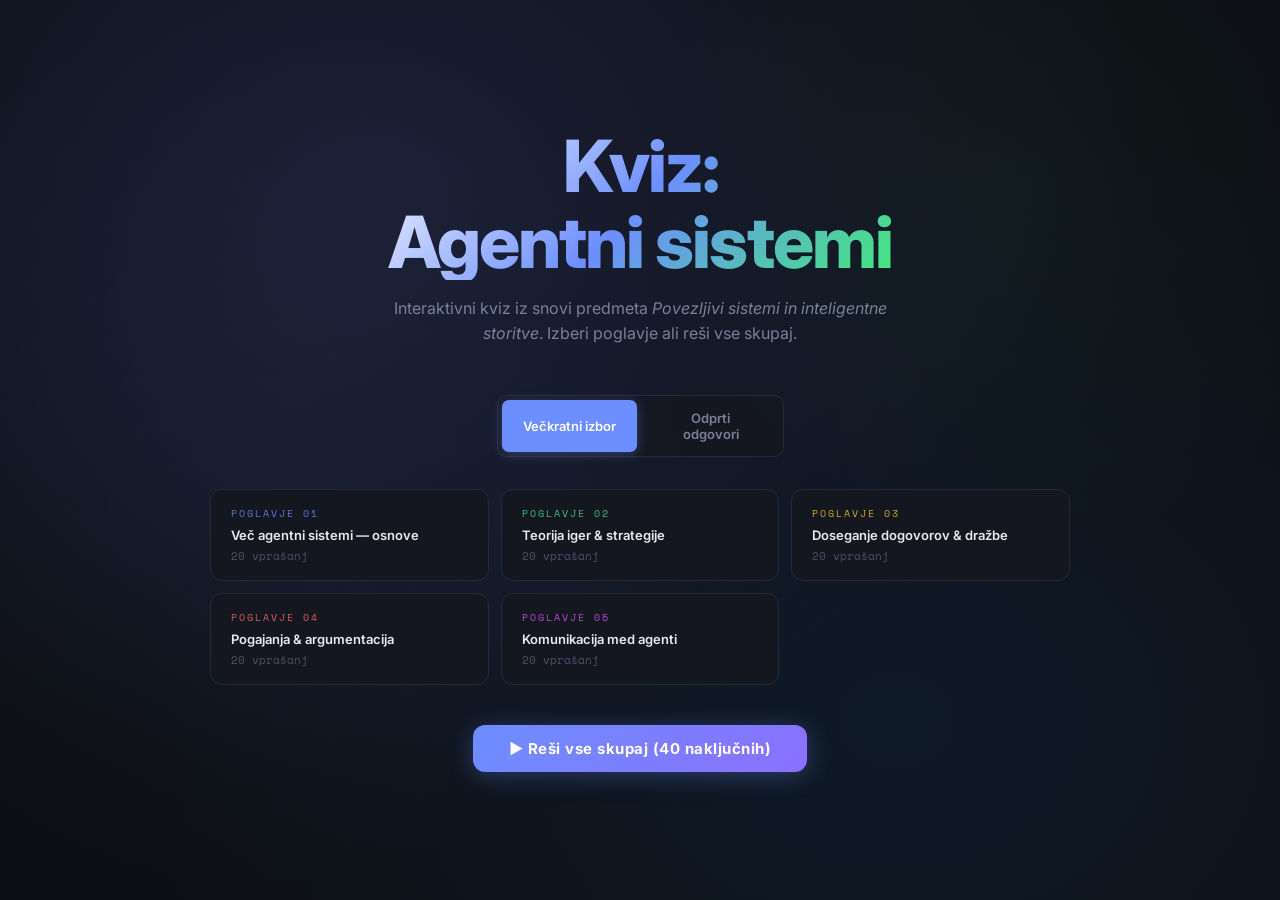
==== commit 82d6a709: "open ended" ====
--- a/kviz_agentni_sistemi.html
+++ b/kviz_agentni_sistemi.html
@@ -624,6 +624,97 @@
     text-align: center;
     line-height: 1.8;
   }
+
+  /* ── MODE TOGGLE ─────────────────────────────── */
+  .mode-toggle {
+    display: flex;
+    gap: 6px;
+    margin-bottom: 32px;
+    background: var(--surface);
+    border: 1px solid var(--border);
+    border-radius: 10px;
+    padding: 4px;
+  }
+  .mode-btn {
+    flex: 1;
+    padding: 10px 20px;
+    border: none;
+    border-radius: 7px;
+    font-family: 'Inter', sans-serif;
+    font-size: 13px;
+    font-weight: 600;
+    cursor: pointer;
+    transition: all 0.2s;
+    background: none;
+    color: var(--text-dim);
+  }
+  .mode-btn.active {
+    background: var(--accent);
+    color: #fff;
+    box-shadow: 0 2px 12px rgba(108,142,255,0.35);
+  }
+  .mode-btn:hover:not(.active) { color: var(--text); }
+
+  /* ── OPEN ENDED QUESTIONS ────────────────────── */
+  .btn-reveal {
+    background: var(--surface2);
+    border: 1px solid var(--border);
+    color: var(--text-dim);
+    padding: 10px 24px;
+    border-radius: 10px;
+    font-family: 'Inter', sans-serif;
+    font-size: 13px;
+    font-weight: 600;
+    cursor: pointer;
+    transition: all 0.2s;
+    margin-top: 20px;
+    display: inline-block;
+  }
+  .btn-reveal:hover { border-color: var(--accent); color: var(--accent); }
+  .open-answer-wrap { animation: fadeIn 0.3s ease; }
+  .open-answer-box {
+    margin-top: 18px;
+    padding: 16px 20px;
+    background: rgba(108,142,255,0.06);
+    border: 1px solid rgba(108,142,255,0.2);
+    border-radius: 10px;
+    font-size: 14px;
+    line-height: 1.75;
+    color: var(--text);
+  }
+  .open-answer-box p { margin: 0 0 8px; }
+  .open-answer-box p:last-child { margin-bottom: 0; }
+  .open-mark-btns {
+    display: flex;
+    gap: 10px;
+    margin-top: 14px;
+  }
+  .btn-mark-correct, .btn-mark-wrong {
+    flex: 1;
+    padding: 11px;
+    border-radius: 10px;
+    font-family: 'Inter', sans-serif;
+    font-size: 13px;
+    font-weight: 700;
+    cursor: pointer;
+    transition: all 0.18s;
+  }
+  .btn-mark-correct {
+    background: rgba(67,233,123,0.08);
+    border: 1px solid rgba(67,233,123,0.3);
+    color: var(--accent3);
+  }
+  .btn-mark-correct:hover:not(:disabled) { background: rgba(67,233,123,0.18); border-color: var(--accent3); }
+  .btn-mark-correct:disabled { opacity: 0.5; cursor: default; }
+  .btn-mark-wrong {
+    background: rgba(255,107,107,0.08);
+    border: 1px solid rgba(255,107,107,0.3);
+    color: var(--accent2);
+  }
+  .btn-mark-wrong:hover:not(:disabled) { background: rgba(255,107,107,0.18); border-color: var(--accent2); }
+  .btn-mark-wrong:disabled { opacity: 0.5; cursor: default; }
+  .q-block.open-correct { border-color: var(--correct-border); }
+  .q-block.open-wrong  { border-color: var(--wrong-border); }
 </style>
 </head>
 <body>
@@ -632,8 +723,12 @@
 <div id="splash">
   <h1 class="splash-title">Kviz:<br>Agentni sistemi</h1>
   <p class="splash-sub">Interaktivni kviz iz snovi predmeta <em>Povezljivi sistemi in inteligentne storitve</em>. Izberi poglavje ali reši vse skupaj.</p>
+  <div class="mode-toggle">
+    <button class="mode-btn active" id="modeMCQ" onclick="setMode('mcq')">Večkratni izbor</button>
+    <button class="mode-btn" id="modeOpen" onclick="setMode('open')">Odprti odgovori</button>
+  </div>
   <div class="chapter-grid" id="chapterGrid"></div>
-  <button class="btn-all" onclick="startQuiz('all')">▶ Reši vse skupaj (40 naključnih)</button>
+  <button class="btn-all" id="btnAll" onclick="startQuiz('all')">▶ Reši vse skupaj (40 naključnih)</button>
 </div>
 
 <!-- QUIZ -->
@@ -1722,10 +1817,184 @@
 }
 ];
 
+const RAW_OPEN_CHAPTERS = [
+{
+  id: 'vec-agentni',
+  name: 'Več agentni sistemi — osnove',
+  color: '#6c8eff',
+  questions: [
+    {
+      q: "Kaj je ocenitvena funkcija u_i in kakšno vlogo igra v formalnem opisu večagentnih sistemov?",
+      answer: "<p>Ocenitvena funkcija <b>u_i : Ω → ℝ</b> je preslikava iz množice izidov v realna števila. Poda numerično vrednost kakovosti posameznega izida za agenta i, kar omogoča primerjanje izidov.</p><p>Izid ω je boljši od ω' za agenta i, če <b>u_i(ω) ≥ u_i(ω')</b> (šibka preferenca ⪰) oziroma <b>u_i(ω) > u_i(ω')</b> (stroga preferenca ≻).</p>",
+      pages: [117]
+    },
+    {
+      q: "Opišite funkcijo okolja τ in razložite, kaj pomeni, da okolje vzdržuje agent j.",
+      answer: "<p>Funkcija <b>τ : Ac_i × Ac_j → Ω</b> preslika par dejanj obeh agentov v izid sveta. Določa, kakšno stanje nastane glede na kombinacijo dejanj agenta i in j.</p><p>Okolje vzdržuje agent j, kadar je izid odvisen le od j-jevega dejanja, ne od i-jevega — npr. <b>τ(D,D)=ω1, τ(D,C)=ω2, τ(C,D)=ω1, τ(C,C)=ω2</b>: izid se menja glede na j (C ali D), ne glede na i.</p>",
+      pages: [119]
+    },
+    {
+      q: "Razložite razliko med šibko (⪰_i) in strogo (≻_i) preferenco agenta i.",
+      answer: "<p><b>Šibka preferenca</b> ω ⪰_i ω' pomeni u_i(ω) ≥ u_i(ω') — agent i ima izid ω vsaj tako rad kot ω'. Izida sta lahko enakovredna.</p><p><b>Stroga preferenca</b> ω ≻_i ω' pomeni u_i(ω) > u_i(ω') — agent i strogo preferira ω pred ω'. Izid ω mora biti boljši, ne le enako dober.</p>",
+      pages: [117]
+    },
+    {
+      q: "Zakaj sistem enega agenta v praksi ne obstaja? Kakšne so posledice za gradnjo agentnih sistemov?",
+      answer: "<p>Realni scenariji vedno vključujejo interakcijo z drugimi agenti — vsak agent deluje v okolju, ki ga soupravljajo ostali. Primer: dva robota ne moreta skozi vrata hkrati.</p><p>Posledica: moramo graditi <b>družbo agentov</b>, formalno opisati organizacijska razmerja, tipe interakcij in medsebojne vplive. En agent je lahko šef drugemu.</p>",
+      pages: [116]
+    },
+    {
+      q: "Navedite vse komponente formalnega okvirja za dva agenta in razložite vsako.",
+      answer: "<p><b>Ag = {i, j}</b> — množica agentov. <b>Ω = {ω1, ω2, ...}</b> — množica izidov/stanj sveta. <b>Ac = {C, D}</b> — množica dejanj (sodelovati/nasprotovati). <b>τ : Ac_i × Ac_j → Ω</b> — funkcija okolja.</p><p><b>u_i, u_j : Ω → ℝ</b> — ločeni ocenitveni funkciji. Vsak agent ima svojo. Izid je odvisen od kombinacije dejanj obeh agentov.</p>",
+      pages: [116, 117, 119]
+    }
+  ]
+},
+{
+  id: 'teorija-iger',
+  name: 'Teorija iger & strategije',
+  color: '#43e97b',
+  questions: [
+    {
+      q: "Definirajte Nashovo ravnovesje in razložite, zakaj 'zaklene agente' v par strategij.",
+      answer: "<p>Nashovo ravnovesje je par strategij (s_i, s_j), pri katerem: če agent i uporablja s_i, je s_j najboljši odziv agenta j, in obratno.</p><p><b>Noben agent nima vzpodbude za enostransko spremembo</b> — s spremembo bi le poslabšal lasten izid (ob predpostavki, da nasprotnik ostane pri svoji strategiji). Zato ravnovesje oba 'zaklene'. Nekateri scenariji imajo nič ali več NE.</p>",
+      pages: [124]
+    },
+    {
+      q: "Opišite paradoks zapornikove dileme — zakaj je paradoksalna?",
+      answer: "<p>Vsak zapornik ima dominantno strategijo D (ne-sodelovati). Čeprav bi oba pridobila pri (C,C), racionalno individualno vedenje pripelje do (D,D).</p><p><b>Paradoks:</b> individualna racionalnost povzroči kolektivno iracionalen izid — (D,D) je edino Nashovo ravnovesje, a ni Pareto optimalno. (C,C) bi bilo boljše za oba, a nihče ne bo enostransko izbral C, ker tvega, da drugi ostane pri D.</p>",
+      pages: [129, 130]
+    },
+    {
+      q: "Opišite strategijo TIT-FOR-TAT in razložite, zakaj je bila uspešna na Axelrodovem turnirju.",
+      answer: "<p>V prvi iteraciji (t=1) agent <b>sodeluje (C)</b>. V vsaki naslednji iteraciji posnema prejšnje dejanje nasprotnika.</p><p>Je <b>prijazna</b> (začne s C), <b>maščevalna</b> (takoj kaznuje D z D) in <b>odpuščajoča</b> (vrne se k C, ko se nasprotnik). Na turnirju uspešna, ker nagradi sodelovanje in kaznuje nesodelovaje brez dolge zamere.</p>",
+      pages: [132]
+    },
+    {
+      q: "Razložite igro piščanca: kakšni sta Nashovi ravnovesji in zakaj ni dominantnih strategij?",
+      answer: "<p>Dva voznika vozita naravnost drug proti drugemu. D = vztraja, C = umakne se. Matrika: (D,D)=(0,0), (C,C)=(2,2), (D,C)=(3,1), (C,D)=(1,3).</p><p><b>Dve asimetrični NE: (D,C) in (C,D)</b> — ko eden vztraja, se drugemu splača umakniti. Ni dominantnih strategij, ker optimalna odločitev zavisi od nasprotnikovega dejanja. Gre za problem <b>koordinacije in tveganja</b>, ne dominantnih strategij.</p>",
+      pages: [134]
+    },
+    {
+      q: "Kaj je interakcija z ničelno vsoto? Navedite primer in razložite, zakaj ne dopušča kooperacije.",
+      answer: "<p>Interakcija z ničelno vsoto: <b>u_i(ω) + u_j(ω) = 0 za vse ω ∈ Ω</b>. Kar pridobi eden, izgubi drugi. Vsak takšen scenarij je strogo tekmovalen.</p><p>Primer: <b>šah</b> (zmaga enega = poraz drugega). Ne dopušča kooperativnega vedenja — vsako izboljšanje izida enega pomeni poslabšanje za drugega, ni skupnega dobička iz sodelovanja.</p>",
+      pages: [127, 128]
+    },
+    {
+      q: "Razložite pojem dominantne strategije in iterativno eliminacijo dominiranih strategij.",
+      answer: "<p>Strategija s1 <b>strogo dominira</b> s2, če daje vedno strogo večjo korist, ne glede na dejanje nasprotnika. <b>Šibka dominanca</b>: s1 daje vsaj enako korist v vseh izidih.</p><p><b>Iterativna eliminacija:</b> izločamo dominirane strategije in ponavljamo. Če ostane ena, je to edina racionalna izbira. Pri šibki eliminaciji tvegamo, da izločimo sicer koristne strategije v nekaterih kontekstih.</p>",
+      pages: [122, 123]
+    }
+  ]
+},
+{
+  id: 'doseganje-dogovorov',
+  name: 'Doseganje dogovorov & dražbe',
+  color: '#f9ca24',
+  questions: [
+    {
+      q: "Naštejte in razložite vsaj štiri lastnosti, ki jih mora imeti dober protokol za pogajanje.",
+      answer: "<p><b>(1) Zagotovljen uspeh</b> — dogovor bo vedno dosežen. <b>(2) Pareto učinkovitost</b> — ni izida, ki bi enemu agentu izboljšal položaj brez škode drugemu.</p><p><b>(3) Individualna racionalnost</b> — sledenje protokolu je v interesu udeležencev. <b>(4) Stabilnost</b> — agentom zagotavlja spodbudo za določeno vedenje (npr. NE). <b>(5) Enostavnost</b> — optimalna strategija je enostavno določljiva.</p>",
+      pages: [137]
+    },
+    {
+      q: "Opišite Vickrey-jevo dražbo in razložite, zakaj je dominantna strategija pošteno licitiranje.",
+      answer: "<p>Zaprta dražba druge cene: en krog, vsak odda eno ponudbo, zmagovalec je z <b>najvišjo ponudbo</b>, plača pa znesek <b>druge najvišje ponudbe</b>.</p><p>Dominantna strategija = ponudi dejansko vrednost: ponudba nad vrednostjo poveča tveganje preplačila; ponudba pod vrednostjo zmanjša možnosti zmage, ne pa cene (ker plačaš drugo ceno). V obeh smereh se ne splača lagati.</p>",
+      pages: [143, 144]
+    },
+    {
+      q: "Primerjajte angleško in nizozemsko dražbo: mehanizem, dominantne strategije, prekletstvo zmagovalca.",
+      answer: "<p><b>Angleška:</b> odprta naraščajoča, agenti zvišujejo ponudbe, plača se prva cena. Dominantna strategija: postopno višaj do mejne vrednosti. Prekletstvo zmagovalca: možna precenitev blaga.</p><p><b>Nizozemska:</b> odprta padajoča, dražitelj znižuje ceno, prvi ponudnik dobi blago. <b>Ni dominantne strategije</b> — kdaj ponuditi je strateška dilema. Ni prekletstva zmagovalca.</p>",
+      pages: [140, 141]
+    },
+    {
+      q: "Definirajte Pareto optimalni dogovor pri pogajanju o nalogah in razložite množico pogajanj.",
+      answer: "<p>Dogovor δ1 je <b>Pareto optimalen</b>, če ga ne dominira noben drug dogovor — ni δ2, ki bi vsaj enemu agentu izboljšal koristnost brez škode drugemu. <b>koristnost(δ_i) = c(T_i) − c(D_i)</b> (prihranek v stroških).</p><p><b>Množica pogajanj</b> vsebuje vse dogovore, ki so hkrati: (1) <b>individualno racionalni</b> (šibko dominirajo začetni dogovor) in (2) <b>Pareto optimalni</b>.</p>",
+      pages: [151, 152, 153]
+    },
+    {
+      q: "Opišite špekulacijo pri dražbah: kaj je, kdaj se splača in kaj so stroški?",
+      answer: "<p>Špekulacija je postopek, pri katerem ponudnik pridobiva informacije o <b>resnični vrednosti blaga</b> ali <b>vrednotenjih ostalih ponudnikov</b>.</p><p>Splača se, kadar potencialni dobički od pridobljenih informacij <b>presegajo njene stroške</b> (čas, denar). Brezplačna špekulacija ni možna. V angleški in nizozemski dražbi so časovni stroški posebej kritični — čas oddaje ponudbe je ključen.</p>",
+      pages: [146]
+    },
+    {
+      q: "Opišite strategijo Zeuthena: kako agent določi prvi predlog in kdo mora popustiti?",
+      answer: "<p><b>Prvi predlog</b> = za agenta najboljši možni dogovor. <b>Kdo popusti?</b> Tisti z manjšo vrednostjo tveganja: <b>risk_i = (korist ob sprejemu − korist ob konfliktu) / korist ob konfliktu</b>.</p><p>Agent z manjšim risk_i je bolj pripravljen popustiti (manj izgubi pri konfliktu). Popusti toliko, da se razmerje tveganja v naslednji iteraciji obrne. Pri enakem tveganju se 'meče kovanec'.</p>",
+      pages: [156]
+    }
+  ]
+},
+{
+  id: 'pogajanja-argumentacija',
+  name: 'Pogajanja & argumentacija',
+  color: '#ff6b6b',
+  questions: [
+    {
+      q: "Naštejte in opišite štiri načine argumentiranja po Gilbertu.",
+      answer: "<p><b>(1) Logični</b> — podoben matematičnemu dokazu, deduktivni: A = true ∧ A ⇒ B, torej B = true.</p><p><b>(2) Čustveni</b> — sklicevanje na čustva in stališča: 'Kako bi se počutili, če bi se to zgodilo vam?'. <b>(3) Visceralni</b> — fizični/čutni vidik; argumenti s čutnimi zaznavami (vid, sluh, tip). <b>(4) Kisceralni</b> — sklicevanje na intuitivno, mistično ali religiozno.</p>",
+      pages: [161]
+    },
+    {
+      q: "Razložite razliko med ovrganjem (rebuttal) in spodkopavanjem (undercutting) argumenta.",
+      answer: "<p><b>Ovrganje:</b> ⟨φ1, Γ1⟩ ovrže ⟨φ2, Γ2⟩, kadar φ1 napade <b>zaključek</b> φ2 — torej φ1 ⊢ ¬φ2. Napad gre na zaključek argumenta.</p><p><b>Spodkopavanje:</b> ⟨φ1, Γ1⟩ spodkopava ⟨φ2, Γ2⟩, kadar φ1 napade enega od <b>razlogov</b> ψ ∈ Γ2 — torej φ ⊢ ¬ψ. Napad gre na premise/razloge, ne na zaključek.</p>",
+      pages: [165]
+    },
+    {
+      q: "Opišite razrede argumentov A1–A5 in njihov vrstni red moči.",
+      answer: "<p><b>A1:</b> vsi argumenti iz Δ. <b>A2:</b> netrivialni (Γ konsistentna). <b>A3:</b> za katere ni ovrgljivih argumentov. <b>A4:</b> za katere ni spodkopovalnih argumentov. <b>A5:</b> tavtološki (Γ = ∅ — zaključek vedno resničen).</p><p>Vrstni red moči: <b>A1 ≺ A2 ≺ A3 ≺ A4 ≺ A5</b>. Višja številka = bolj sprejemljiv, ker ima manj razlogov za dvom.</p>",
+      pages: [167]
+    },
+    {
+      q: "Opišite protokol monotoničnega konsenza: kako poteka in kakšno garancijo daje?",
+      answer: "<p>Pogajanje gre skozi kruhe u = 1, 2, … V krogu u oba predlagata dogovor hkrati. Dogovor dosežen, če eden ugotovi, da je predlog drugega vsaj tako dober kot lasten.</p><p>V krogu u+1 agent <b>ne sme predlagati dogovora, ki je drugemu manj všeč</b> kot v krogu u (monotonost = poštenost). Ne garantira hitre konvergence — možnih je O(2^|T|) krogov.</p>",
+      pages: [155]
+    },
+    {
+      q: "Kaj je pomanjkljivost pogajanj brez argumentacije in kako argumentacija to odpravlja?",
+      answer: "<p><b>(1) Ni utemeljitev</b> — agent ne pojasni, zakaj preferira določen izid. <b>(2) Statična funkcija koristnosti</b> — koristnostna funkcija se ne more spremeniti med pogajanji.</p><p>Argumentacija to odpravlja: agent poda razloge za svojo pozicijo, kar pri drugem agentu <b>revidira preference</b>. V fazi pogajanj se funkcija koristnosti dejansko lahko premeni ob izpostavljenosti novim argumentom.</p>",
+      pages: [160]
+    }
+  ]
+},
+{
+  id: 'komunikacija',
+  name: 'Komunikacija med agenti',
+  color: '#e056fd',
+  questions: [
+    {
+      q: "Razložite tri vrste govornih dejanj po Johnu Austinu in navedite primer za vsako.",
+      answer: "<p><b>(1) Lokucijsko</b> — izgovorjeni glasovi/besede z gramatičnim smislom. Primer: 'Rekel sem ji, naj gre.'</p><p><b>(2) Ilokucijsko</b> — govorčev namen/konvencionalna sila. Primer: 'Ukazal sem ji, naj gre.' <b>(3) Perlokucijsko</b> — dejanski učinek na sogovornika. Primer: 'S tem, da sem ji rekel, sem jo prepričal.' Performativnost: izrekanje znaka je hkrati izvedba dejanja ('Zdaj vaju razglašam…').</p>",
+      pages: [173]
+    },
+    {
+      q: "Naštejte pet kategorij govornih dejanj po Searlu in navedite primer za vsako.",
+      answer: "<p><b>(1) Reprezentativno</b> — zaveže govorca k resničnosti trditve. Pr.: 'Dežuje.' <b>(2) Novodilo</b> — spodbudi poslušalca k dejanju. Pr.: 'Zapri okno.' <b>(3) Zavezujoče</b> — zaveže govorca k prihodnjemu dejanju. Pr.: 'Obljubim, da pridem.'</p><p><b>(4) Izrazno</b> — izrazi psihološko stanje. Pr.: 'Hvala!' <b>(5) Deklaracija</b> — ustvari institucionalno stanje. Pr.: 'Napovedujem vojno.'</p>",
+      pages: [174]
+    },
+    {
+      q: "Opišite razliko med KIF in KQML ter kako se skupaj uporabljata.",
+      answer: "<p><b>KIF (Knowledge Interchange Format):</b> vsebinski jezik za izražanje znanja o domeni — opisuje lastnosti in relacije objektov z logiko prvega reda (defrelation, =, kvantifikatorji).</p><p><b>KQML (Knowledge Query and Manipulation Language):</b> komunikacijski jezik — določa format 'ovojnice' sporočila s performativom (ask-one, tell, reply…) in parametri (:content, :receiver, :language, :ontology). KQML določa <b>kako</b>, KIF pa <b>kaj</b> komuniciramo.</p>",
+      pages: [181, 184]
+    },
+    {
+      q: "Opišite predpogoje in rezultat Inform(S,H,φ) ter v čem se razlikuje od Convince(S,H,φ).",
+      answer: "<p><b>Inform(S,H,φ):</b> Predpogoji: (S verjame φ) in (S verjame (S želi φ)). Rezultat: <b>(H verjame (S verjame φ))</b> — H ve, da S verjame v φ, a ne nujno da H sam verjame.</p><p><b>Convince(S,H,φ):</b> Predpogoji: (H verjame (S verjame (S želi φ))). Rezultat: <b>(H verjame φ)</b> — H dejansko verjame. Razlika: Inform posreduje vedenje o S-jevih prepričanjih, Convince doseže dejansko prepričanje H.</p>",
+      pages: [179, 180]
+    },
+    {
+      q: "Opišite strukturo KQML sporočila in razložite vlogo performativa na konkretnem primeru.",
+      answer: "<p>KQML sporočilo ima dve komponenti: <b>(1) performativ</b> — razred sporočila, poda ilokucijsko moč (ask-one, tell, reply, subscribe…); <b>(2) parametri</b> kot pari atribut/vrednost: :content, :receiver, :language, :ontology.</p><p>Primer: <code>(ask-one :content (PRICE IBM ?price) :receiver stock-server :language LPROLOG :ontology NYSE-TICKS)</code>. Performativ je <b>ask-one</b> — zahteva natanko en odgovor o ceni delnic IBM.</p>",
+      pages: [184]
+    }
+  ]
+}
+];
+
 // ── STATE ─────────────────────────────────────────────
+let currentMode = 'mcq'; // 'mcq' or 'open'
 let activeChapters = [];
 let flatQuestions = [];
-let answers = {}; // index → { chosen, correct }
+let answers = {}; // index → { chosen, correct } for MCQ | { revealed, correct } for open
 let currentChapterId = null;
 
 function shuffle(arr) {
@@ -1752,9 +2021,10 @@
 
 // ── SPLASH INIT ───────────────────────────────────────
 function initSplash() {
+  const chapters = currentMode === 'open' ? RAW_OPEN_CHAPTERS : RAW_CHAPTERS;
   const grid = document.getElementById('chapterGrid');
   grid.innerHTML = '';
-  RAW_CHAPTERS.forEach((ch, i) => {
+  chapters.forEach((ch, i) => {
     const card = document.createElement('div');
     card.className = 'ch-card';
     card.style.setProperty('--card-accent', ch.color);
@@ -1765,18 +2035,33 @@
     card.onclick = () => startQuiz(ch.id);
     grid.appendChild(card);
   });
+  const btnAll = document.getElementById('btnAll');
+  if (btnAll) {
+    btnAll.textContent = currentMode === 'open'
+      ? '▶ Reši vse skupaj (20 naključnih)'
+      : '▶ Reši vse skupaj (40 naključnih)';
+  }
 }
 
 function startQuiz(chId) {
+  currentChapterId = chId;
+  answers = {};
+  if (currentMode === 'open') {
+    const src = chId === 'all' ? RAW_OPEN_CHAPTERS : RAW_OPEN_CHAPTERS.filter(c => c.id === chId);
+    activeChapters = src;
+    flatQuestions = buildOpenFlat(src, chId === 'all' ? 20 : null);
+    document.getElementById('splash').style.display = 'none';
+    document.getElementById('results').style.display = 'none';
+    document.getElementById('quiz').style.display = 'block';
+    renderOpenQuiz();
+    return;
+  }
   if (chId === 'all') {
     activeChapters = RAW_CHAPTERS;
-    currentChapterId = 'all';
   } else {
     activeChapters = RAW_CHAPTERS.filter(c => c.id === chId);
-    currentChapterId = chId;
   }
   flatQuestions = buildFlat(activeChapters, chId === 'all' ? 40 : null);
-  answers = {};
   document.getElementById('splash').style.display = 'none';
   document.getElementById('results').style.display = 'none';
   document.getElementById('quiz').style.display = 'block';
@@ -1927,7 +2212,9 @@
   res.style.display = 'flex';
 
   const total = flatQuestions.length;
-  const correct = Object.values(answers).filter(a => a.correct).length;
+  const correct = currentMode === 'open'
+    ? Object.values(answers).filter(a => a.correct === true).length
+    : Object.values(answers).filter(a => a.correct).length;
   const pct = Math.round((correct / total) * 100);
 
   document.getElementById('resultPct').textContent = pct + '%';
@@ -1963,7 +2250,7 @@
     wrap.innerHTML = '<iframe id="pdfFrame" src=""></iframe>';
     const frame = document.getElementById('pdfFrame');
     const loadPage = (p) => {
-      frame.src = `main.pdf#page=${p}`;
+      frame.src = `powerpoints/main.pdf#page=${p}`;
       label.textContent = `· stran ${p}`;
       chips.querySelectorAll('.pdf-page-chip').forEach(c => c.classList.remove('active'));
       chips.querySelector(`[data-page="${p}"]`)?.classList.add('active');
@@ -1987,6 +2274,95 @@
   document.getElementById('pdfFrame')?.remove();
 }
 
+// ── MODE SWITCHING ────────────────────────────────────
+function setMode(mode) {
+  currentMode = mode;
+  document.getElementById('modeMCQ').classList.toggle('active', mode === 'mcq');
+  document.getElementById('modeOpen').classList.toggle('active', mode === 'open');
+  initSplash();
+}
+
+// ── OPEN QUIZ ─────────────────────────────────────────
+function buildOpenFlat(chapters, limit) {
+  const flat = [];
+  chapters.forEach(ch => {
+    shuffle(ch.questions).forEach(q => {
+      flat.push({ ...q, chapterName: ch.name, chapterColor: ch.color, pages: q.pages || [] });
+    });
+  });
+  if (limit && limit < flat.length) return shuffle(flat).slice(0, limit);
+  return flat;
+}
+
+function renderOpenQuiz() {
+  const total = flatQuestions.length;
+  const marked = Object.values(answers).filter(a => a.correct !== null).length;
+  const correct = Object.values(answers).filter(a => a.correct === true).length;
+  const chName = currentChapterId === 'all' ? 'Vse skupaj' : activeChapters[0]?.name || '';
+  document.getElementById('quizChapterName').textContent = chName;
+  document.getElementById('quizProgressText').textContent = `${marked} / ${total} ocenjenih`;
+  document.getElementById('progressFill').style.width = `${(marked/total)*100}%`;
+  document.getElementById('scoreDisplay').textContent = `✓ ${correct} / ${marked}`;
+
+  const body = document.getElementById('quizBody');
+  body.innerHTML = '';
+  flatQuestions.forEach((q, qi) => {
+    const ans = answers[qi];
+    const block = document.createElement('div');
+    block.className = 'q-block' + (ans && ans.correct === true ? ' open-correct' : ans && ans.correct === false ? ' open-wrong' : '');
+    block.id = `q${qi}`;
+    const statusClass = ans ? (ans.correct === true ? 'correct' : ans.correct === false ? 'wrong' : '') : '';
+    block.innerHTML = `
+      <div class="q-meta">
+        <span class="q-number"># ${String(qi+1).padStart(2,'0')}</span>
+        <span style="font-size:11px;color:var(--text-muted);font-family:'Space Mono',monospace;flex:1">${q.chapterName}</span>
+        <button class="info-btn ${ans ? 'visible' : ''}" id="infobtn${qi}" onclick="openPdfModal(${qi})">ℹ vir</button>
+        <span class="q-status ${statusClass}"></span>
+      </div>
+      <div class="q-text">${q.q}</div>
+      <div id="revealWrap${qi}" ${ans ? 'style="display:none"' : ''}>
+        <button class="btn-reveal" onclick="revealAnswer(${qi})">Prikaži odgovor</button>
+      </div>
+      <div class="open-answer-wrap" id="answerWrap${qi}" ${!ans ? 'style="display:none"' : ''}>
+        <div class="open-answer-box">${q.answer}</div>
+        <div class="open-mark-btns">
+          <button class="btn-mark-correct" onclick="markAnswer(${qi}, true)" ${ans && ans.correct !== null ? 'disabled' : ''}>✓ Pravilno</button>
+          <button class="btn-mark-wrong" onclick="markAnswer(${qi}, false)" ${ans && ans.correct !== null ? 'disabled' : ''}>✗ Napačno</button>
+        </div>
+      </div>`;
+    body.appendChild(block);
+  });
+}
+
+function revealAnswer(qi) {
+  if (answers[qi]) return;
+  answers[qi] = { revealed: true, correct: null };
+  document.getElementById(`revealWrap${qi}`).style.display = 'none';
+  document.getElementById(`answerWrap${qi}`).style.display = 'block';
+  const infoBtn = document.getElementById(`infobtn${qi}`);
+  if (infoBtn) infoBtn.classList.add('visible');
+}
+
+function markAnswer(qi, isCorrect) {
+  if (!answers[qi] || answers[qi].correct !== null) return;
+  answers[qi].correct = isCorrect;
+  const block = document.getElementById(`q${qi}`);
+  if (block) {
+    block.classList.toggle('open-correct', isCorrect);
+    block.classList.toggle('open-wrong', !isCorrect);
+  }
+  const dot = document.querySelector(`#q${qi} .q-status`);
+  if (dot) { dot.classList.add(isCorrect ? 'correct' : 'wrong'); }
+  block.querySelectorAll('.btn-mark-correct, .btn-mark-wrong').forEach(b => b.disabled = true);
+  const total = flatQuestions.length;
+  const marked = Object.values(answers).filter(a => a.correct !== null).length;
+  const correct = Object.values(answers).filter(a => a.correct === true).length;
+  document.getElementById('quizProgressText').textContent = `${marked} / ${total} ocenjenih`;
+  document.getElementById('progressFill').style.width = `${(marked/total)*100}%`;
+  document.getElementById('scoreDisplay').textContent = `✓ ${correct} / ${marked}`;
+  if (marked === total) setTimeout(showResults, 600);
+}
+
 // ── INIT ───────────────────────────────────────────────
 initSplash();
 </script>
